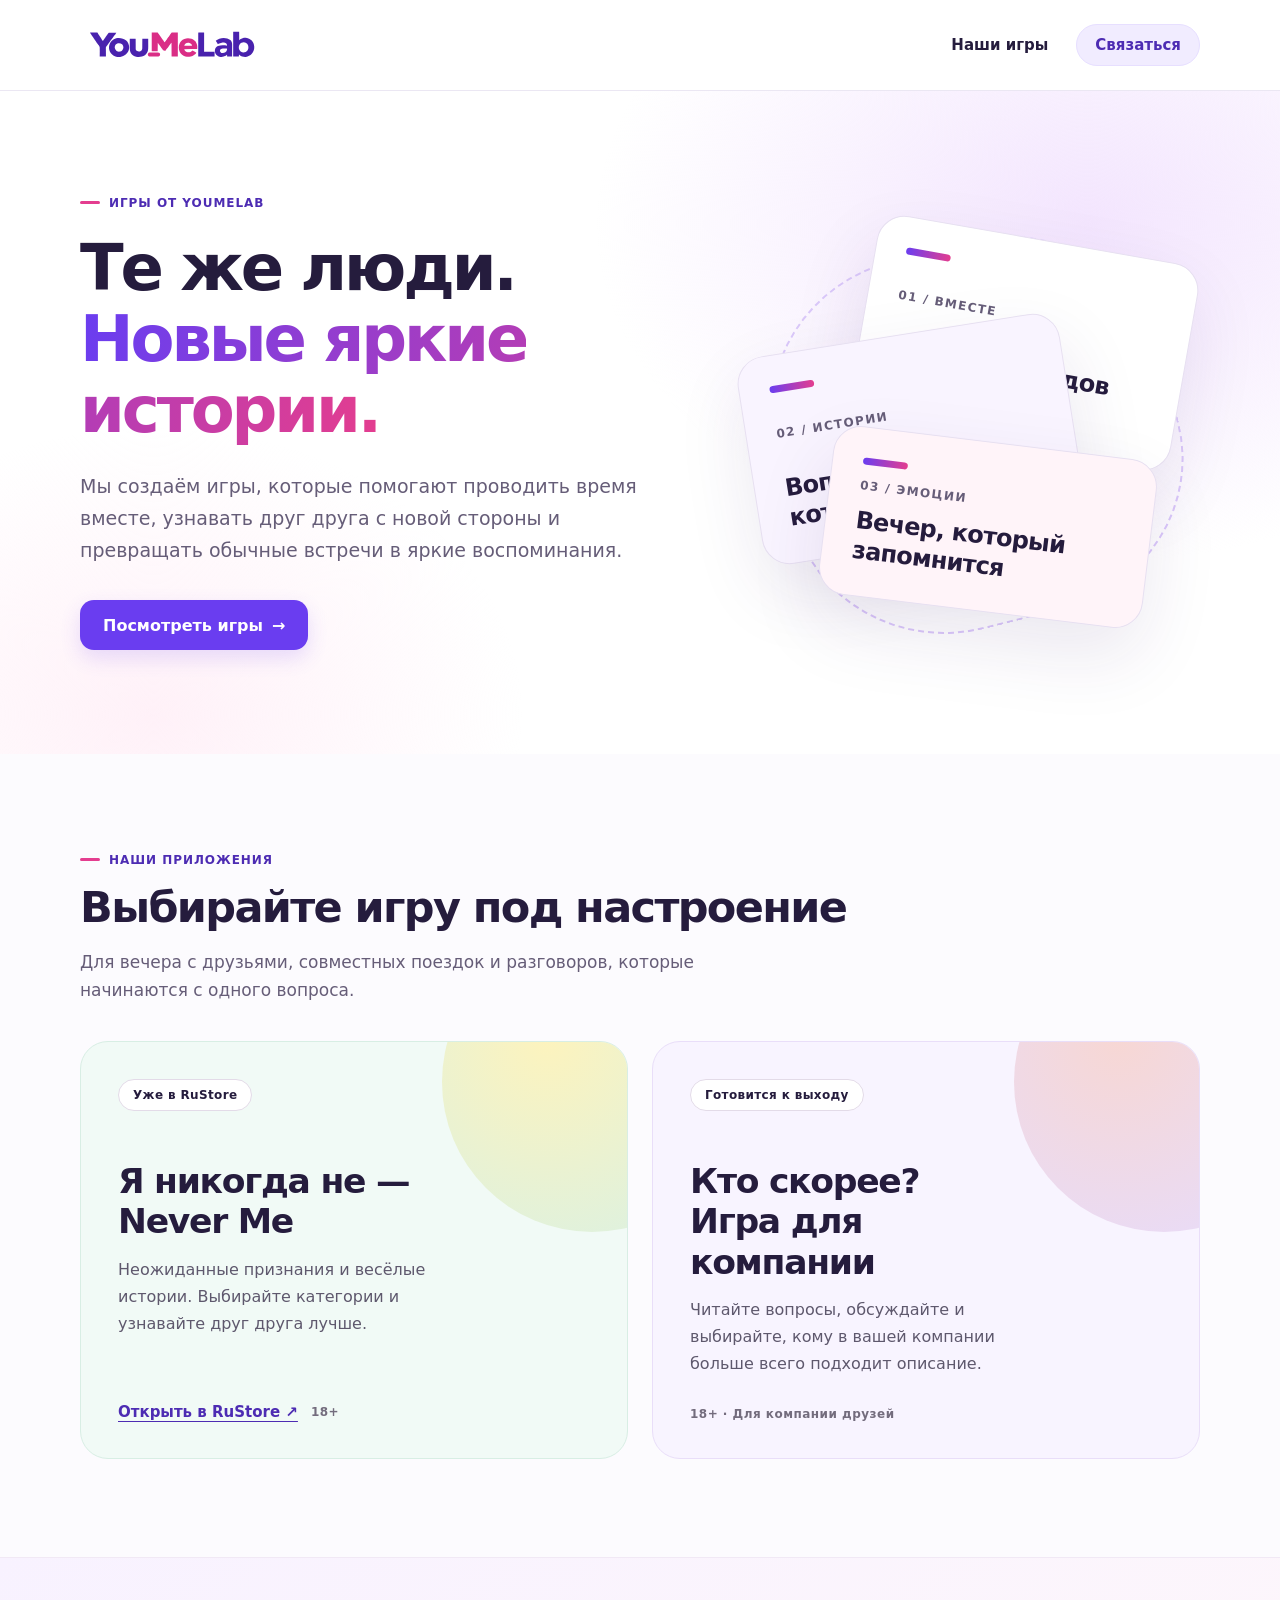
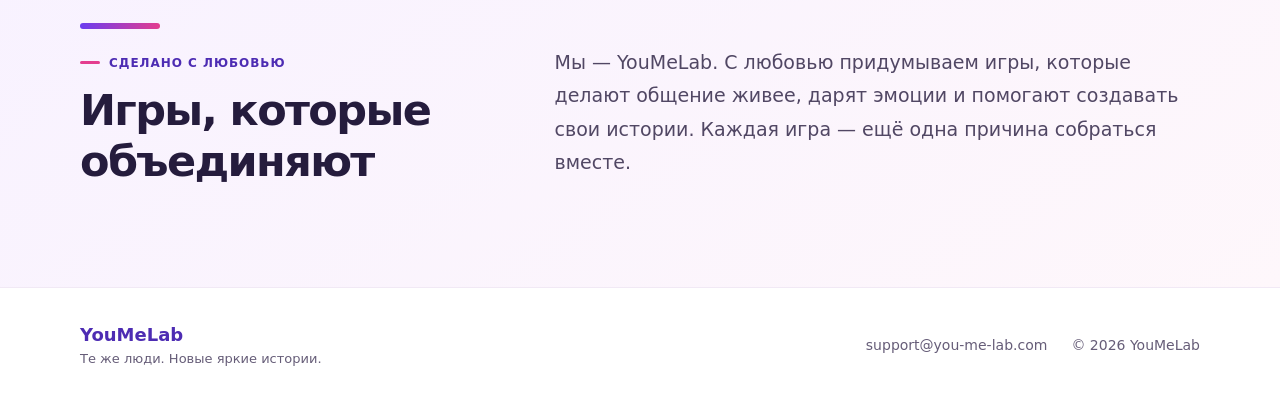
==== index.html @ eddc5dd0 "site(draft): add static YouMeLab landing v0.1 and approved brand assets" ====
<!doctype html>
<html lang="ru">
<head>
  <meta charset="utf-8">
  <meta name="viewport" content="width=device-width, initial-scale=1">
  <meta name="theme-color" content="#6A3DF0">
  <meta name="description" content="YouMeLab — игры, которые помогают узнавать друг друга, смеяться и создавать новые истории вместе.">
  <meta name="robots" content="noindex, nofollow"><!-- УДАЛИТЬ ПОСЛЕ УТВЕРЖДЕНИЯ ПОЛИТИКИ И ЗАПУСКА -->
  <link rel="icon" type="image/svg+xml" href="assets/favicon.svg">
  <title>YouMeLab — Те же люди. Новые яркие истории.</title>
  <style>
    :root { --purple:#6A3DF0; --purple-dark:#4D2CB3; --magenta:#E43D8F; --lilac:#EBDFFF; --ink:#251C3D; --muted:#665D78; --line:#EBE7F3; --bg:#FCFBFE; }
    *{box-sizing:border-box}
    html{scroll-behavior:smooth}
    body{margin:0;color:var(--ink);background:var(--bg);font-family:Rubik,system-ui,-apple-system,"Segoe UI",Arial,sans-serif;-webkit-font-smoothing:antialiased}
    a{color:inherit;text-decoration:none}
    a:focus-visible{outline:3px solid var(--purple);outline-offset:5px;border-radius:8px}
    .wrap{width:min(1120px,calc(100% - 48px));margin-inline:auto}
    header{background:rgba(255,255,255,.9);border-bottom:1px solid var(--line)}
    .nav{min-height:90px;display:flex;align-items:center;justify-content:space-between;gap:24px}
    .brand{display:inline-flex;align-items:center;flex-shrink:0}
    .brand img{width:185px;max-height:68px;object-fit:contain;display:block}
    .nav-links{display:flex;align-items:center;gap:28px;font-size:15px;font-weight:650}
    .nav-links a:hover,.footer-links a:hover{color:var(--purple)}
    .contact-nav{background:#F1ECFF;border:1px solid #E7DFFF;border-radius:999px;padding:11px 18px;color:var(--purple-dark)}
    .hero{position:relative;overflow:hidden;padding:98px 0 104px;background:radial-gradient(ellipse 60% 80% at 85% 20%,#F3E5FE 0%,transparent 64%),radial-gradient(ellipse 40% 60% at 12% 94%,#FFF1F8 0%,transparent 72%),#fff}
    .hero-grid{display:grid;grid-template-columns:1.15fr .85fr;align-items:center;gap:56px}
    .eyebrow{display:inline-flex;align-items:center;gap:9px;letter-spacing:.08em;text-transform:uppercase;color:var(--purple-dark);font-size:12px;font-weight:800}
    .eyebrow::before{content:"";width:20px;height:3px;background:var(--magenta);border-radius:3px}
    h1{font-size:clamp(39px,5vw,66px);font-weight:850;letter-spacing:-.048em;line-height:1.11;margin:23px 0 24px;max-width:680px}
    .accent{background:linear-gradient(100deg,var(--purple),var(--magenta));color:transparent;-webkit-background-clip:text;background-clip:text}
    .lead{max-width:585px;font-size:19px;line-height:1.7;color:var(--muted);margin:0 0 34px}
    .btn{display:inline-flex;justify-content:center;align-items:center;min-height:50px;gap:9px;border-radius:14px;padding:14px 23px;background:var(--purple);color:white;font-weight:750;box-shadow:0 8px 20px #6A3DF029;transition:transform .15s,background .15s}
    .btn:hover{transform:translateY(-2px);background:var(--purple-dark)}
    .hero-art{position:relative;min-height:420px}
    .orbit{position:absolute;inset:35px 24px 5px 30px;border:2px dashed #DBC9FA;border-radius:40%;transform:rotate(-14deg)}
    .tile{position:absolute;width:72%;height:210px;background:#fff;border:1px solid #E7E0F1;box-shadow:0 30px 72px #3622701A;border-radius:28px;padding:30px;display:flex;flex-direction:column;justify-content:space-between}
    .tile::before{content:"";width:45px;height:7px;border-radius:99px;background:linear-gradient(90deg,var(--purple),var(--magenta))}
    .tile p{font-size:24px;font-weight:800;letter-spacing:-.03em;line-height:1.25;margin:0}
    .tile span{font-size:12px;text-transform:uppercase;letter-spacing:.12em;color:var(--muted);font-weight:750}
    .tile.one{right:3%;top:28px;transform:rotate(10deg)}
    .tile.two{left:0;top:124px;transform:rotate(-9deg);background:#F9F4FF}
    .tile.three{right:11%;top:232px;transform:rotate(7deg);background:#FFF4F9;height:170px}
    section{scroll-margin-top:60px}
    .products{padding:92px 0 98px}
    h2{font-size:clamp(30px,3.4vw,43px);letter-spacing:-.038em;line-height:1.2;margin:15px 0 14px}
    .section-intro{font-size:17px;color:var(--muted);line-height:1.7;max-width:650px;margin:0 0 36px}
    .cards{display:grid;grid-template-columns:1fr 1fr;gap:24px}
    .game{position:relative;overflow:hidden;border-radius:28px;border:1px solid var(--line);min-height:355px;padding:37px;display:flex;flex-direction:column;background:#fff}
    .game::after{position:absolute;pointer-events:none;content:"";width:300px;height:300px;top:-110px;right:-115px;border-radius:50%;opacity:.85}
    .game.never{background:#F1FAF6;border-color:#D8EEE4}
    .game.never::after{background:radial-gradient(circle at 35% 35%,#FFF2B3,#D2EFE4)}
    .game.who{background:#F8F4FF;border-color:#E9DEF9}
    .game.who::after{background:radial-gradient(circle at 35% 35%,#F7D2CC,#E2D8FF)}
    .game .state{z-index:1;align-self:flex-start;font-size:12px;font-weight:800;letter-spacing:.03em;border-radius:999px;padding:8px 14px;background:#fff;border:1px solid #E3DBE8}
    .game h3{z-index:1;font-size:clamp(25px,2.7vw,35px);line-height:1.16;letter-spacing:-.037em;margin:50px 0 14px;max-width:310px}
    .game p{z-index:1;color:#5E586D;font-size:16px;line-height:1.7;margin:0 0 18px;max-width:370px}
    .game .foot{z-index:1;display:flex;gap:13px;align-items:center;flex-wrap:wrap;margin-top:auto;padding-top:12px}
    .mini-tag{font-size:12px;letter-spacing:.04em;color:#736C7D;font-weight:800}
    .sub-link{font-size:15px;font-weight:800;color:var(--purple-dark);text-decoration:underline;text-underline-offset:4px}
    .about{padding:65px 0 85px;background:linear-gradient(145deg,#F8F2FF,#FEF7FB);border-block:1px solid #F1E9F5}
    .about .about-grid{display:grid;grid-template-columns:.65fr 1fr;gap:55px;align-items:center}
    .brand-line{width:80px;height:6px;background:linear-gradient(90deg,var(--purple),var(--magenta));border-radius:100px;margin-bottom:20px}
    .about-copy{font-size:19px;line-height:1.75;color:#514764;margin:0}
    footer{background:#fff;padding:36px 0 47px}
    .footer-grid{display:flex;justify-content:space-between;align-items:center;gap:20px;flex-wrap:wrap}
    .footer-brand{font-weight:850;font-size:18px;color:var(--purple-dark)}
    .footer-brand small{display:block;color:var(--muted);font-weight:500;font-size:13px;margin-top:6px}
    .footer-links{display:flex;align-items:center;gap:24px;font-size:14px;color:var(--muted)}
    @media(max-width:850px){.hero-grid{grid-template-columns:1fr}.hero-art{max-width:480px;width:100%;margin:auto;min-height:320px}.tile{height:170px;padding:21px}.tile p{font-size:21px}.tile.two{top:100px}.tile.three{top:183px;height:130px}.orbit{inset:10px}.about .about-grid{grid-template-columns:1fr;gap:12px}}
    @media(max-width:620px){.wrap{width:min(100% - 32px,1120px)}.nav{min-height:75px}.brand img{width:150px;max-height:58px}.nav-links{gap:13px}.nav-links a{font-size:13px}.contact-nav{padding:9px 12px}.hero{padding:65px 0 58px}.hero-art{min-height:270px;max-width:370px}.tile{width:71%;height:145px;padding:20px;border-radius:20px}.tile p{font-size:17px}.tile.one{top:10px}.tile.two{top:74px}.tile.three{top:155px;height:104px}.tile span{font-size:9px}.hero .lead{font-size:17px}.products{padding:65px 0}.cards{grid-template-columns:1fr}.game{min-height:300px;padding:28px}.game h3{margin-top:42px}.about{padding:50px 0 62px}.about-copy{font-size:17px}.footer-links{flex-wrap:wrap}}
    @media(prefers-reduced-motion:reduce){html{scroll-behavior:auto}.btn{transition:none}}
  </style>
</head>
<body>
  <header>
    <div class="wrap nav">
      <a class="brand" href="#top" aria-label="YouMeLab — на главную"><img src="assets/YouMeLab_logo_on_light.svg" alt="YouMeLab" width="185" height="62"></a>
      <nav class="nav-links" aria-label="Основная навигация"><a href="#games">Наши игры</a><a class="contact-nav" href="mailto:support@you-me-lab.com">Связаться</a></nav>
    </div>
  </header>
  <main id="top">
    <section class="hero" aria-labelledby="hero-title">
      <div class="wrap hero-grid">
        <div>
          <div class="eyebrow">Игры от YouMeLab</div>
          <h1 id="hero-title">Те же люди.<br><span class="accent">Новые яркие истории.</span></h1>
          <p class="lead">Мы создаём игры, которые помогают проводить время вместе, узнавать друг друга с новой стороны и превращать обычные встречи в яркие воспоминания.</p>
          <a class="btn" href="#games">Посмотреть игры <span aria-hidden="true">→</span></a>
        </div>
        <div class="hero-art" aria-hidden="true">
          <div class="orbit"></div>
          <div class="tile one"><span>01 / вместе</span><p>Больше поводов<br>улыбаться</p></div>
          <div class="tile two"><span>02 / истории</span><p>Вопросы,<br>которые сближают</p></div>
          <div class="tile three"><span>03 / эмоции</span><p>Вечер, который<br>запомнится</p></div>
        </div>
      </div>
    </section>
    <section class="products" id="games" aria-labelledby="games-title">
      <div class="wrap">
        <div class="eyebrow">Наши приложения</div>
        <h2 id="games-title">Выбирайте игру под настроение</h2>
        <p class="section-intro">Для вечера с друзьями, совместных поездок и разговоров, которые начинаются с одного вопроса.</p>
        <div class="cards">
          <article class="game never">
            <span class="state">Уже в RuStore</span>
            <h3>Я никогда не — Never Me</h3>
            <p>Неожиданные признания и весёлые истории. Выбирайте категории и узнавайте друг друга лучше.</p>
            <div class="foot"><a class="sub-link" href="https://www.rustore.ru/catalog/app/com.youmelab.neverme" target="_blank" rel="noopener noreferrer">Открыть в RuStore ↗</a><span class="mini-tag">18+</span></div>
          </article>
          <article class="game who">
            <span class="state">Готовится к выходу</span>
            <h3>Кто скорее? Игра для компании</h3>
            <p>Читайте вопросы, обсуждайте и выбирайте, кому в вашей компании больше всего подходит описание.</p>
            <div class="foot"><span class="mini-tag">18+ · Для компании друзей</span></div>
          </article>
        </div>
      </div>
    </section>
    <section class="about" id="about" aria-labelledby="about-title">
      <div class="wrap about-grid">
        <div><div class="brand-line"></div><div class="eyebrow">Сделано с любовью</div><h2 id="about-title">Игры, которые объединяют</h2></div>
        <p class="about-copy">Мы — YouMeLab. С любовью придумываем игры, которые делают общение живее, дарят эмоции и помогают создавать свои истории. Каждая игра — ещё одна причина собраться вместе.</p>
      </div>
    </section>
  </main>
  <footer>
    <div class="wrap footer-grid">
      <div class="footer-brand">YouMeLab<small>Те же люди. Новые яркие истории.</small></div>
      <div class="footer-links"><a href="mailto:support@you-me-lab.com">support@you-me-lab.com</a><span>© 2026 YouMeLab</span></div>
    </div>
  </footer>
</body>
</html>
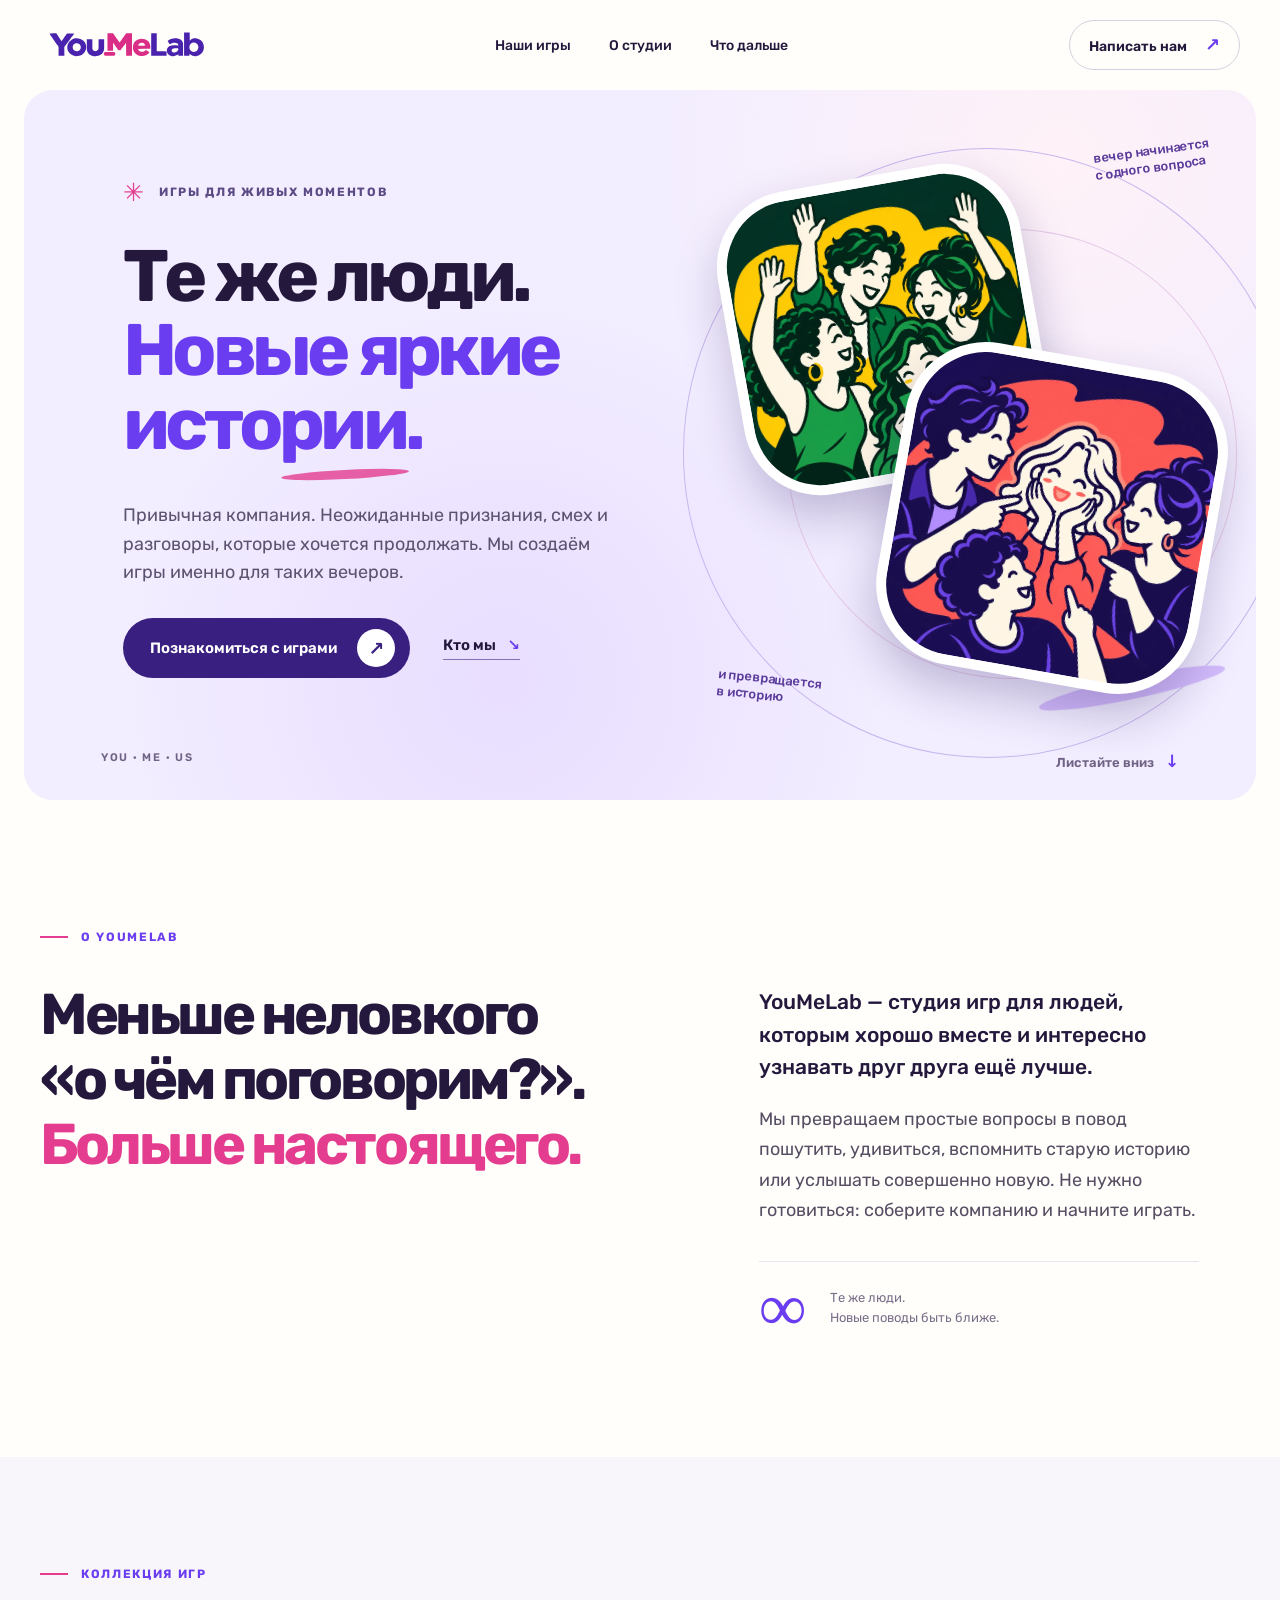
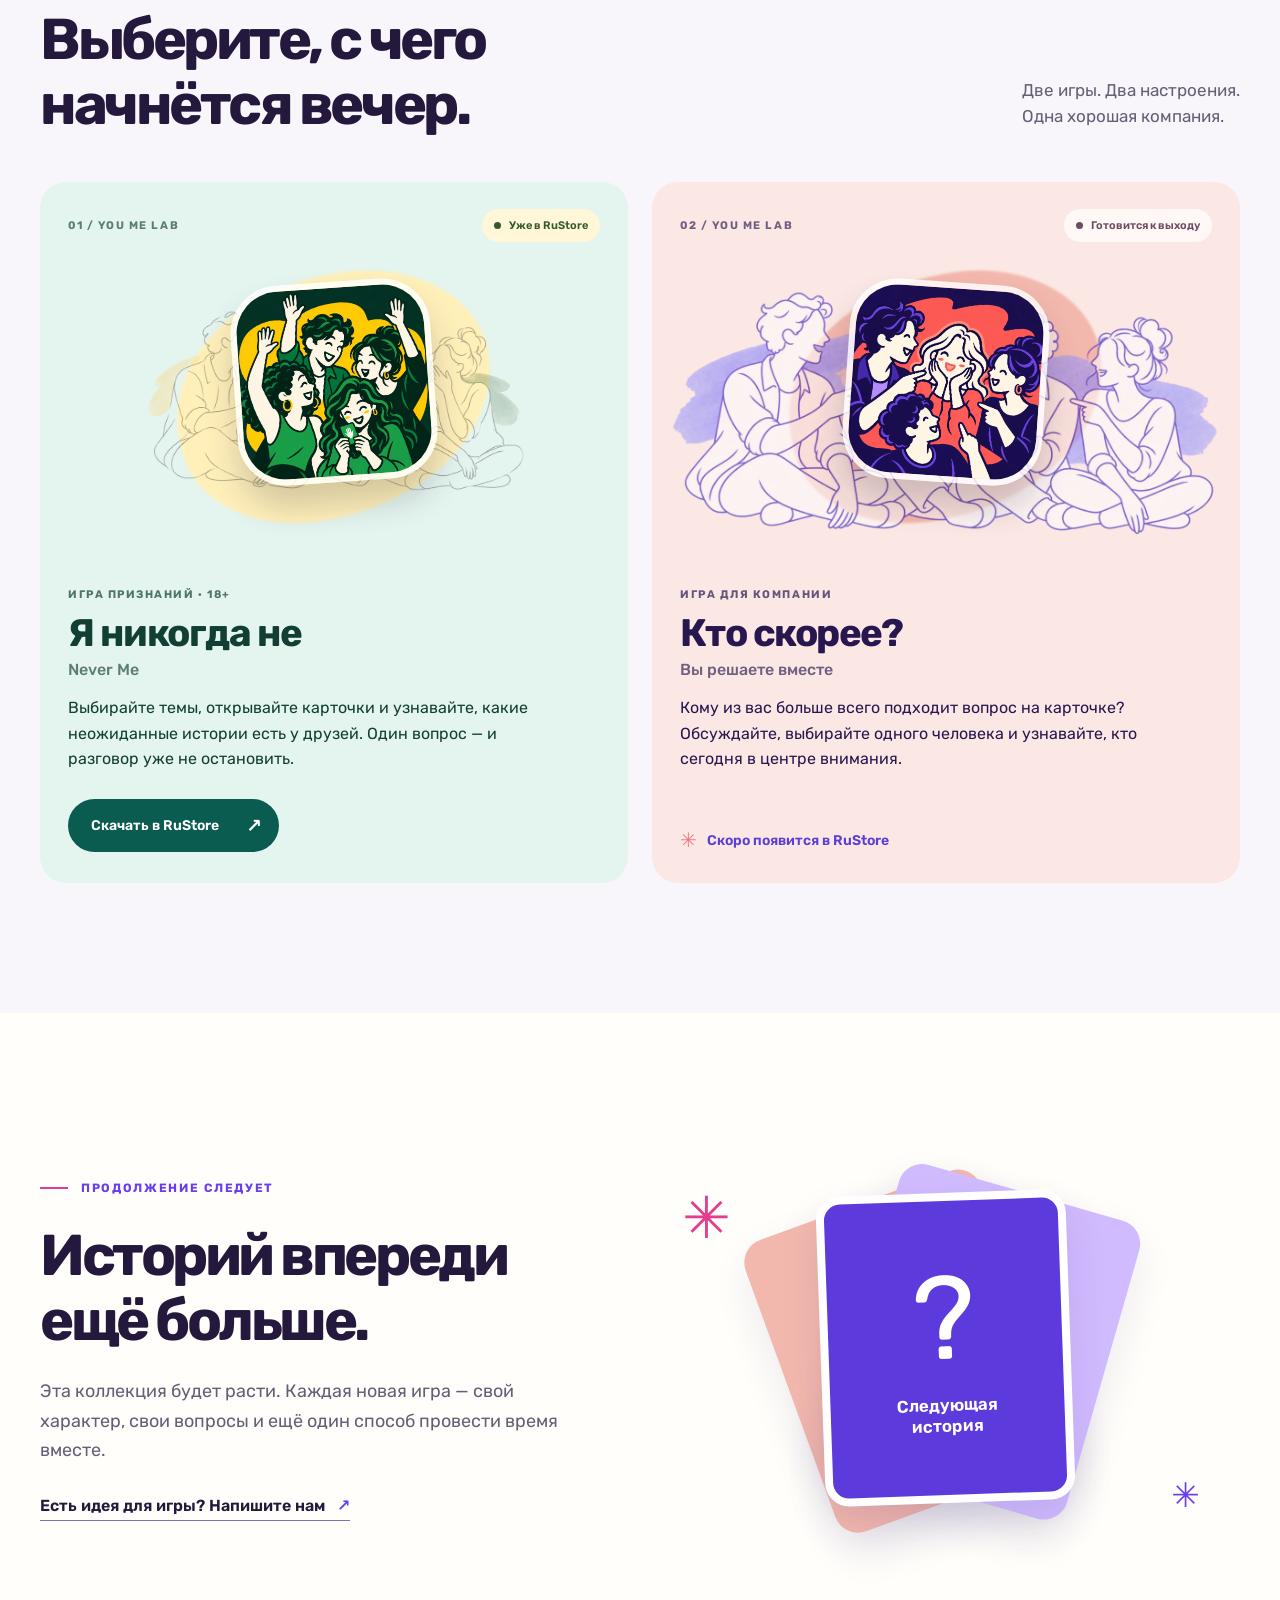
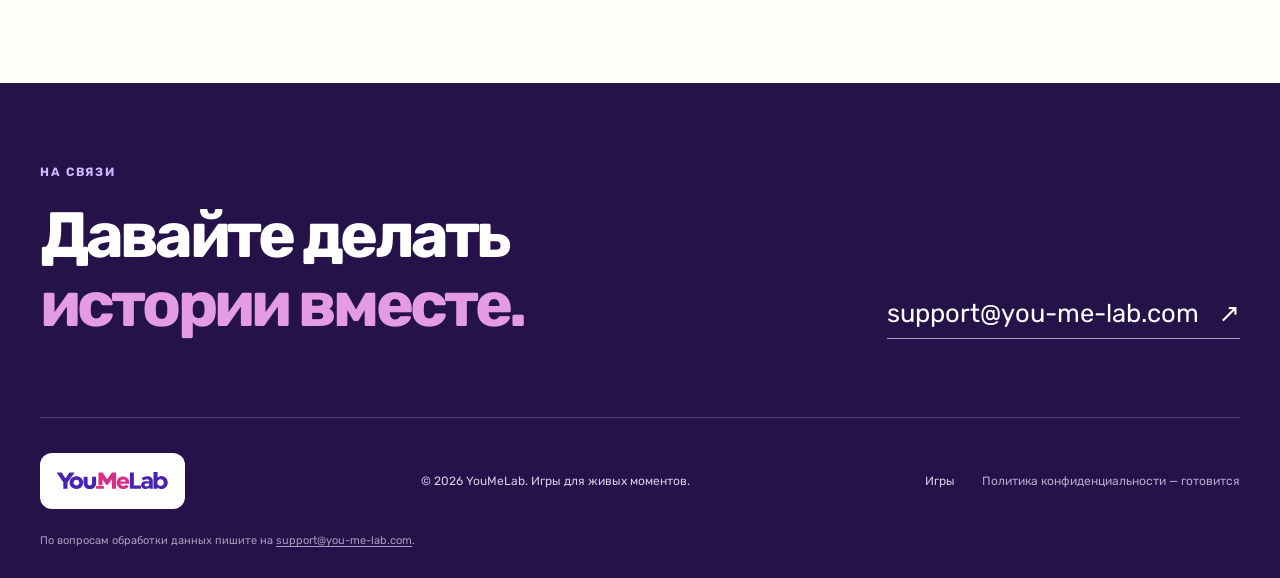
==== commit 5afd1625: "site: publish approved YouMeLab v1.1 with original assets" ====
--- a/index.html
+++ b/index.html
@@ -3,132 +3,139 @@
 <head>
   <meta charset="utf-8">
   <meta name="viewport" content="width=device-width, initial-scale=1">
-  <meta name="theme-color" content="#6A3DF0">
-  <meta name="description" content="YouMeLab — игры, которые помогают узнавать друг друга, смеяться и создавать новые истории вместе.">
-  <meta name="robots" content="noindex, nofollow"><!-- УДАЛИТЬ ПОСЛЕ УТВЕРЖДЕНИЯ ПОЛИТИКИ И ЗАПУСКА -->
-  <link rel="icon" type="image/svg+xml" href="assets/favicon.svg">
+  <meta name="theme-color" content="#F9F7FF">
+  <meta name="description" content="YouMeLab создаёт игры, которые помогают друзьям и близким смеяться, разговаривать и узнавать друг друга по-новому. Never Me уже в RuStore.">
+  <meta property="og:type" content="website">
+  <meta property="og:locale" content="ru_RU">
+  <meta property="og:title" content="YouMeLab — Те же люди. Новые яркие истории.">
+  <meta property="og:description" content="Игры для живых моментов вместе. Знакомьтесь с Never Me и «Кто скорее?».">
+  <meta property="og:url" content="https://you-me-lab.com/">
+  <meta property="og:image" content="https://you-me-lab.com/assets/og-cover.png">
+  <meta name="twitter:card" content="summary_large_image">
   <title>YouMeLab — Те же люди. Новые яркие истории.</title>
-  <style>
-    :root { --purple:#6A3DF0; --purple-dark:#4D2CB3; --magenta:#E43D8F; --lilac:#EBDFFF; --ink:#251C3D; --muted:#665D78; --line:#EBE7F3; --bg:#FCFBFE; }
-    *{box-sizing:border-box}
-    html{scroll-behavior:smooth}
-    body{margin:0;color:var(--ink);background:var(--bg);font-family:Rubik,system-ui,-apple-system,"Segoe UI",Arial,sans-serif;-webkit-font-smoothing:antialiased}
-    a{color:inherit;text-decoration:none}
-    a:focus-visible{outline:3px solid var(--purple);outline-offset:5px;border-radius:8px}
-    .wrap{width:min(1120px,calc(100% - 48px));margin-inline:auto}
-    header{background:rgba(255,255,255,.9);border-bottom:1px solid var(--line)}
-    .nav{min-height:90px;display:flex;align-items:center;justify-content:space-between;gap:24px}
-    .brand{display:inline-flex;align-items:center;flex-shrink:0}
-    .brand img{width:185px;max-height:68px;object-fit:contain;display:block}
-    .nav-links{display:flex;align-items:center;gap:28px;font-size:15px;font-weight:650}
-    .nav-links a:hover,.footer-links a:hover{color:var(--purple)}
-    .contact-nav{background:#F1ECFF;border:1px solid #E7DFFF;border-radius:999px;padding:11px 18px;color:var(--purple-dark)}
-    .hero{position:relative;overflow:hidden;padding:98px 0 104px;background:radial-gradient(ellipse 60% 80% at 85% 20%,#F3E5FE 0%,transparent 64%),radial-gradient(ellipse 40% 60% at 12% 94%,#FFF1F8 0%,transparent 72%),#fff}
-    .hero-grid{display:grid;grid-template-columns:1.15fr .85fr;align-items:center;gap:56px}
-    .eyebrow{display:inline-flex;align-items:center;gap:9px;letter-spacing:.08em;text-transform:uppercase;color:var(--purple-dark);font-size:12px;font-weight:800}
-    .eyebrow::before{content:"";width:20px;height:3px;background:var(--magenta);border-radius:3px}
-    h1{font-size:clamp(39px,5vw,66px);font-weight:850;letter-spacing:-.048em;line-height:1.11;margin:23px 0 24px;max-width:680px}
-    .accent{background:linear-gradient(100deg,var(--purple),var(--magenta));color:transparent;-webkit-background-clip:text;background-clip:text}
-    .lead{max-width:585px;font-size:19px;line-height:1.7;color:var(--muted);margin:0 0 34px}
-    .btn{display:inline-flex;justify-content:center;align-items:center;min-height:50px;gap:9px;border-radius:14px;padding:14px 23px;background:var(--purple);color:white;font-weight:750;box-shadow:0 8px 20px #6A3DF029;transition:transform .15s,background .15s}
-    .btn:hover{transform:translateY(-2px);background:var(--purple-dark)}
-    .hero-art{position:relative;min-height:420px}
-    .orbit{position:absolute;inset:35px 24px 5px 30px;border:2px dashed #DBC9FA;border-radius:40%;transform:rotate(-14deg)}
-    .tile{position:absolute;width:72%;height:210px;background:#fff;border:1px solid #E7E0F1;box-shadow:0 30px 72px #3622701A;border-radius:28px;padding:30px;display:flex;flex-direction:column;justify-content:space-between}
-    .tile::before{content:"";width:45px;height:7px;border-radius:99px;background:linear-gradient(90deg,var(--purple),var(--magenta))}
-    .tile p{font-size:24px;font-weight:800;letter-spacing:-.03em;line-height:1.25;margin:0}
-    .tile span{font-size:12px;text-transform:uppercase;letter-spacing:.12em;color:var(--muted);font-weight:750}
-    .tile.one{right:3%;top:28px;transform:rotate(10deg)}
-    .tile.two{left:0;top:124px;transform:rotate(-9deg);background:#F9F4FF}
-    .tile.three{right:11%;top:232px;transform:rotate(7deg);background:#FFF4F9;height:170px}
-    section{scroll-margin-top:60px}
-    .products{padding:92px 0 98px}
-    h2{font-size:clamp(30px,3.4vw,43px);letter-spacing:-.038em;line-height:1.2;margin:15px 0 14px}
-    .section-intro{font-size:17px;color:var(--muted);line-height:1.7;max-width:650px;margin:0 0 36px}
-    .cards{display:grid;grid-template-columns:1fr 1fr;gap:24px}
-    .game{position:relative;overflow:hidden;border-radius:28px;border:1px solid var(--line);min-height:355px;padding:37px;display:flex;flex-direction:column;background:#fff}
-    .game::after{position:absolute;pointer-events:none;content:"";width:300px;height:300px;top:-110px;right:-115px;border-radius:50%;opacity:.85}
-    .game.never{background:#F1FAF6;border-color:#D8EEE4}
-    .game.never::after{background:radial-gradient(circle at 35% 35%,#FFF2B3,#D2EFE4)}
-    .game.who{background:#F8F4FF;border-color:#E9DEF9}
-    .game.who::after{background:radial-gradient(circle at 35% 35%,#F7D2CC,#E2D8FF)}
-    .game .state{z-index:1;align-self:flex-start;font-size:12px;font-weight:800;letter-spacing:.03em;border-radius:999px;padding:8px 14px;background:#fff;border:1px solid #E3DBE8}
-    .game h3{z-index:1;font-size:clamp(25px,2.7vw,35px);line-height:1.16;letter-spacing:-.037em;margin:50px 0 14px;max-width:310px}
-    .game p{z-index:1;color:#5E586D;font-size:16px;line-height:1.7;margin:0 0 18px;max-width:370px}
-    .game .foot{z-index:1;display:flex;gap:13px;align-items:center;flex-wrap:wrap;margin-top:auto;padding-top:12px}
-    .mini-tag{font-size:12px;letter-spacing:.04em;color:#736C7D;font-weight:800}
-    .sub-link{font-size:15px;font-weight:800;color:var(--purple-dark);text-decoration:underline;text-underline-offset:4px}
-    .about{padding:65px 0 85px;background:linear-gradient(145deg,#F8F2FF,#FEF7FB);border-block:1px solid #F1E9F5}
-    .about .about-grid{display:grid;grid-template-columns:.65fr 1fr;gap:55px;align-items:center}
-    .brand-line{width:80px;height:6px;background:linear-gradient(90deg,var(--purple),var(--magenta));border-radius:100px;margin-bottom:20px}
-    .about-copy{font-size:19px;line-height:1.75;color:#514764;margin:0}
-    footer{background:#fff;padding:36px 0 47px}
-    .footer-grid{display:flex;justify-content:space-between;align-items:center;gap:20px;flex-wrap:wrap}
-    .footer-brand{font-weight:850;font-size:18px;color:var(--purple-dark)}
-    .footer-brand small{display:block;color:var(--muted);font-weight:500;font-size:13px;margin-top:6px}
-    .footer-links{display:flex;align-items:center;gap:24px;font-size:14px;color:var(--muted)}
-    @media(max-width:850px){.hero-grid{grid-template-columns:1fr}.hero-art{max-width:480px;width:100%;margin:auto;min-height:320px}.tile{height:170px;padding:21px}.tile p{font-size:21px}.tile.two{top:100px}.tile.three{top:183px;height:130px}.orbit{inset:10px}.about .about-grid{grid-template-columns:1fr;gap:12px}}
-    @media(max-width:620px){.wrap{width:min(100% - 32px,1120px)}.nav{min-height:75px}.brand img{width:150px;max-height:58px}.nav-links{gap:13px}.nav-links a{font-size:13px}.contact-nav{padding:9px 12px}.hero{padding:65px 0 58px}.hero-art{min-height:270px;max-width:370px}.tile{width:71%;height:145px;padding:20px;border-radius:20px}.tile p{font-size:17px}.tile.one{top:10px}.tile.two{top:74px}.tile.three{top:155px;height:104px}.tile span{font-size:9px}.hero .lead{font-size:17px}.products{padding:65px 0}.cards{grid-template-columns:1fr}.game{min-height:300px;padding:28px}.game h3{margin-top:42px}.about{padding:50px 0 62px}.about-copy{font-size:17px}.footer-links{flex-wrap:wrap}}
-    @media(prefers-reduced-motion:reduce){html{scroll-behavior:auto}.btn{transition:none}}
-  </style>
+  <link rel="icon" href="assets/favicon.svg" type="image/svg+xml">
+  <link rel="apple-touch-icon" href="assets/apple-touch-icon.png">
+  <link rel="stylesheet" href="styles.css">
+  <script src="script.js" defer></script>
 </head>
 <body>
-  <header>
-    <div class="wrap nav">
-      <a class="brand" href="#top" aria-label="YouMeLab — на главную"><img src="assets/YouMeLab_logo_on_light.svg" alt="YouMeLab" width="185" height="62"></a>
-      <nav class="nav-links" aria-label="Основная навигация"><a href="#games">Наши игры</a><a class="contact-nav" href="mailto:support@you-me-lab.com">Связаться</a></nav>
+  <a class="skip-link" href="#main">Перейти к содержанию</a>
+  <header class="site-header" id="top">
+    <div class="header-inner container">
+      <a class="brand" href="#top" aria-label="YouMeLab — наверх"><img src="assets/logo.svg" width="174" height="58" alt="YouMeLab"></a>
+      <nav class="desktop-nav" aria-label="Основная навигация"><a href="#games">Наши игры</a><a href="#about">О студии</a><a href="#future">Что дальше</a></nav>
+      <a class="header-contact" href="mailto:support@you-me-lab.com">Написать нам <span aria-hidden="true">↗</span></a>
+      <button class="menu-button" type="button" aria-label="Открыть меню" aria-controls="mobile-menu" aria-expanded="false"><span></span><span></span></button>
     </div>
+    <nav class="mobile-menu" id="mobile-menu" aria-label="Мобильная навигация" hidden>
+      <a href="#games">Наши игры</a><a href="#about">О студии</a><a href="#future">Что дальше</a><a href="mailto:support@you-me-lab.com">Написать нам ↗</a>
+    </nav>
   </header>
-  <main id="top">
-    <section class="hero" aria-labelledby="hero-title">
-      <div class="wrap hero-grid">
-        <div>
-          <div class="eyebrow">Игры от YouMeLab</div>
-          <h1 id="hero-title">Те же люди.<br><span class="accent">Новые яркие истории.</span></h1>
-          <p class="lead">Мы создаём игры, которые помогают проводить время вместе, узнавать друг друга с новой стороны и превращать обычные встречи в яркие воспоминания.</p>
-          <a class="btn" href="#games">Посмотреть игры <span aria-hidden="true">→</span></a>
+
+  <main id="main">
+    <section class="hero-shell" aria-labelledby="hero-title">
+      <div class="hero">
+        <div class="hero-copy">
+          <p class="eyebrow"><span class="eyebrow-mark" aria-hidden="true">✳</span> Игры для живых моментов</p>
+          <h1 id="hero-title">Те же люди.<br><span class="headline-accent">Новые яркие<br class="desktop-break"> истории.</span></h1>
+          <p class="hero-lead">Привычная компания. Неожиданные признания, смех и разговоры, которые хочется продолжать. Мы создаём игры именно для таких вечеров.</p>
+          <div class="hero-actions">
+            <a class="button button-primary" href="#games">Познакомиться с играми <span class="button-arrow" aria-hidden="true">↗</span></a>
+            <a class="text-link" href="#about">Кто мы <span aria-hidden="true">↘</span></a>
+          </div>
         </div>
-        <div class="hero-art" aria-hidden="true">
-          <div class="orbit"></div>
-          <div class="tile one"><span>01 / вместе</span><p>Больше поводов<br>улыбаться</p></div>
-          <div class="tile two"><span>02 / истории</span><p>Вопросы,<br>которые сближают</p></div>
-          <div class="tile three"><span>03 / эмоции</span><p>Вечер, который<br>запомнится</p></div>
+        <div class="hero-art" aria-label="Иллюстративные иконки двух игр YouMeLab">
+          <div class="hero-orbit hero-orbit-one" aria-hidden="true"></div><div class="hero-orbit hero-orbit-two" aria-hidden="true"></div>
+          <div class="hero-stroke hero-stroke-top" aria-hidden="true"></div>
+          <figure class="floating-game floating-never"><img src="assets/never-me-icon.webp" width="1254" height="1254" alt="Иконка Never Me: друзья поднимают руки, пока одна девушка читает карточку" fetchpriority="high"></figure>
+          <figure class="floating-game floating-kto"><img src="assets/kto-skoree-icon.webp" width="1254" height="1254" alt="Иконка «Кто скорее?»: трое друзей указывают на девушку" fetchpriority="high"></figure>
+          <span class="hero-caption hero-caption-one" aria-hidden="true">вечер начинается<br>с одного вопроса</span>
+          <span class="hero-caption hero-caption-two" aria-hidden="true">и превращается<br>в историю</span>
+          <div class="hero-stroke hero-stroke-bottom" aria-hidden="true"></div>
+        </div>
+        <div class="hero-bottom"><span>YOU · ME · US</span><a href="#games">Листайте вниз <span aria-hidden="true">↓</span></a></div>
+      </div>
+    </section>
+
+    <section class="about-section container section-space" id="about" aria-labelledby="about-title">
+      <div class="section-kicker"><span class="kicker-line"></span> О YouMeLab</div>
+      <div class="about-grid">
+        <h2 id="about-title">Меньше неловкого<br>«о чём поговорим?».<br><em>Больше настоящего.</em></h2>
+        <div class="about-copy">
+          <p>YouMeLab — студия игр для людей, которым хорошо вместе и интересно узнавать друг друга ещё лучше.</p>
+          <p>Мы превращаем простые вопросы в повод пошутить, удивиться, вспомнить старую историю или услышать совершенно новую. Не нужно готовиться: соберите компанию и начните играть.</p>
+          <div class="about-signature"><span class="signature-loop" aria-hidden="true">∞</span><span>Те же люди.<br>Новые поводы быть ближе.</span></div>
         </div>
       </div>
     </section>
-    <section class="products" id="games" aria-labelledby="games-title">
-      <div class="wrap">
-        <div class="eyebrow">Наши приложения</div>
-        <h2 id="games-title">Выбирайте игру под настроение</h2>
-        <p class="section-intro">Для вечера с друзьями, совместных поездок и разговоров, которые начинаются с одного вопроса.</p>
-        <div class="cards">
-          <article class="game never">
-            <span class="state">Уже в RuStore</span>
-            <h3>Я никогда не — Never Me</h3>
-            <p>Неожиданные признания и весёлые истории. Выбирайте категории и узнавайте друг друга лучше.</p>
-            <div class="foot"><a class="sub-link" href="https://www.rustore.ru/catalog/app/com.youmelab.neverme" target="_blank" rel="noopener noreferrer">Открыть в RuStore ↗</a><span class="mini-tag">18+</span></div>
+
+    <section class="games-section" id="games" aria-labelledby="games-title">
+      <div class="container">
+        <div class="games-heading">
+          <div><div class="section-kicker"><span class="kicker-line"></span> Коллекция игр</div><h2 id="games-title">Выберите, с чего<br>начнётся вечер.</h2></div>
+          <p>Две игры. Два настроения.<br>Одна хорошая компания.</p>
+        </div>
+        <div class="game-grid">
+          <article class="game-card game-never" aria-labelledby="never-title">
+            <div class="card-topline"><span class="game-number">01 / YOU ME LAB</span><span class="status status-live"><span class="status-dot"></span> Уже в RuStore</span></div>
+            <div class="game-visual game-visual-never">
+              <div class="visual-wash" aria-hidden="true"></div>
+              <img class="game-illustration never-illustration" src="assets/never-me-hero.webp" width="1100" height="733" alt="" loading="lazy">
+              <img class="game-icon" src="assets/never-me-icon.webp" width="1254" height="1254" alt="Иконка игры Never Me" loading="lazy">
+            </div>
+            <div class="game-content">
+              <p class="game-overline">Игра признаний · 18+</p>
+              <h3 id="never-title">Я никогда не <span>Never Me</span></h3>
+              <p>Выбирайте темы, открывайте карточки и узнавайте, какие неожиданные истории есть у друзей. Один вопрос — и разговор уже не остановить.</p>
+              <a class="game-link" href="https://www.rustore.ru/catalog/app/com.youmelab.neverme" target="_blank" rel="noopener noreferrer" aria-label="Скачать «Я никогда не — Never Me» в RuStore, откроется в новой вкладке">Скачать в RuStore <span aria-hidden="true">↗</span></a>
+            </div>
           </article>
-          <article class="game who">
-            <span class="state">Готовится к выходу</span>
-            <h3>Кто скорее? Игра для компании</h3>
-            <p>Читайте вопросы, обсуждайте и выбирайте, кому в вашей компании больше всего подходит описание.</p>
-            <div class="foot"><span class="mini-tag">18+ · Для компании друзей</span></div>
+          <article class="game-card game-kto" aria-labelledby="kto-title">
+            <div class="card-topline"><span class="game-number">02 / YOU ME LAB</span><span class="status status-soon"><span class="status-dot"></span> Готовится к выходу</span></div>
+            <div class="game-visual game-visual-kto">
+              <div class="visual-wash" aria-hidden="true"></div>
+              <img class="game-illustration kto-illustration" src="assets/kto-skoree-hero.webp" width="1200" height="596" alt="" loading="lazy">
+              <img class="game-icon" src="assets/kto-skoree-icon.webp" width="1254" height="1254" alt="Иконка игры «Кто скорее?»" loading="lazy">
+            </div>
+            <div class="game-content">
+              <p class="game-overline">Игра для компании</p>
+              <h3 id="kto-title">Кто скорее? <span>Вы решаете вместе</span></h3>
+              <p>Кому из вас больше всего подходит вопрос на карточке? Обсуждайте, выбирайте одного человека и узнавайте, кто сегодня в центре внимания.</p>
+              <p class="coming-note"><span aria-hidden="true">✳</span> Скоро появится в RuStore</p>
+            </div>
           </article>
         </div>
       </div>
     </section>
-    <section class="about" id="about" aria-labelledby="about-title">
-      <div class="wrap about-grid">
-        <div><div class="brand-line"></div><div class="eyebrow">Сделано с любовью</div><h2 id="about-title">Игры, которые объединяют</h2></div>
-        <p class="about-copy">Мы — YouMeLab. С любовью придумываем игры, которые делают общение живее, дарят эмоции и помогают создавать свои истории. Каждая игра — ещё одна причина собраться вместе.</p>
+
+    <section class="future-section container section-space" id="future" aria-labelledby="future-title">
+      <div class="future-content">
+        <div class="section-kicker"><span class="kicker-line"></span> Продолжение следует</div>
+        <h2 id="future-title">Историй впереди<br>ещё больше.</h2>
+        <p>Эта коллекция будет расти. Каждая новая игра — свой характер, свои вопросы и ещё один способ провести время вместе.</p>
+        <a class="text-link future-link" href="mailto:support@you-me-lab.com?subject=YouMeLab%20%E2%80%94%20%D0%B8%D0%B4%D0%B5%D1%8F%20%D0%B4%D0%BB%D1%8F%20%D0%B8%D0%B3%D1%80%D1%8B">Есть идея для игры? Напишите нам <span aria-hidden="true">↗</span></a>
+      </div>
+      <div class="future-art" aria-hidden="true">
+        <div class="future-card future-card-back"></div><div class="future-card future-card-middle"></div>
+        <div class="future-card future-card-front"><span>?</span><small>Следующая<br>история</small></div>
+        <span class="future-spark future-spark-one">✳</span><span class="future-spark future-spark-two">✳</span>
       </div>
     </section>
   </main>
-  <footer>
-    <div class="wrap footer-grid">
-      <div class="footer-brand">YouMeLab<small>Те же люди. Новые яркие истории.</small></div>
-      <div class="footer-links"><a href="mailto:support@you-me-lab.com">support@you-me-lab.com</a><span>© 2026 YouMeLab</span></div>
+
+  <footer class="site-footer" id="contact">
+    <div class="container">
+      <div class="footer-top">
+        <div><p class="footer-eyebrow">На связи</p><h2>Давайте делать<br><span>истории вместе.</span></h2></div>
+        <a class="footer-mail" href="mailto:support@you-me-lab.com">support@you-me-lab.com <span aria-hidden="true">↗</span></a>
+      </div>
+      <div class="footer-bottom">
+        <a class="footer-brand" href="#top" aria-label="YouMeLab — наверх"><img src="assets/logo.svg" width="144" height="48" alt="YouMeLab"></a>
+        <p>© <span id="year">2026</span> YouMeLab. Игры для живых моментов.</p>
+        <div class="footer-links"><a href="#games">Игры</a><span class="privacy-pending">Политика конфиденциальности — готовится</span></div>
+      </div>
+      <p class="privacy-note">По вопросам обработки данных пишите на <a href="mailto:support@you-me-lab.com">support@you-me-lab.com</a>.</p>
     </div>
   </footer>
 </body>
-</html>+</html>
--- a/styles.css
+++ b/styles.css
@@ -0,0 +1,152 @@
+@font-face{font-family:Rubik;src:url("assets/fonts/Rubik-Regular.ttf") format("truetype");font-style:normal;font-weight:400;font-display:swap}
+@font-face{font-family:Rubik;src:url("assets/fonts/Rubik-Medium.ttf") format("truetype");font-style:normal;font-weight:500;font-display:swap}
+@font-face{font-family:Rubik;src:url("assets/fonts/Rubik-SemiBold.ttf") format("truetype");font-style:normal;font-weight:600;font-display:swap}
+@font-face{font-family:Rubik;src:url("assets/fonts/Rubik-Bold.ttf") format("truetype");font-style:normal;font-weight:700;font-display:swap}
+:root{--ink:#24183d;--muted:#675e76;--purple:#6a3df0;--magenta:#e43d8f;--lilac:#ebdfff;--paper:#fffefa;--border:#e9e4ee;font-family:Rubik,system-ui,-apple-system,"Segoe UI",Roboto,Arial,sans-serif;color:var(--ink);background:var(--paper);font-synthesis:none}
+*,*::before,*::after{box-sizing:border-box}
+html{scroll-behavior:smooth;scroll-padding-top:96px}
+body{margin:0;min-width:320px}
+button,input{font:inherit}img{display:block;max-width:100%}a{color:inherit;text-decoration:none}button{cursor:pointer}
+::selection{background:#e8d8ff;color:#2a1851}
+:focus-visible{outline:3px solid var(--magenta);outline-offset:4px}
+.container{width:min(1280px,calc(100% - 80px));margin-inline:auto}
+.skip-link{position:absolute;z-index:100;left:16px;top:-100px;background:#fff;padding:12px 18px;border-radius:12px}.skip-link:focus{top:16px}
+.site-header{height:90px;background:var(--paper);position:relative;z-index:20}
+.header-inner{height:100%;display:flex;align-items:center;gap:30px}.brand{display:block;flex:0 0 auto}.brand img{width:174px;height:auto}
+.desktop-nav{display:flex;align-items:center;gap:38px;margin-inline:auto;font-size:14px;font-weight:500}
+.desktop-nav a,.footer-links a{transition:color .2s}.desktop-nav a:hover,.footer-links a:hover{color:var(--magenta)}
+.header-contact{border:1px solid #d8cfdf;border-radius:100px;padding:13px 19px;font-size:14px;font-weight:600;white-space:nowrap;transition:background .2s,border-color .2s}
+.header-contact:hover{background:#f3edff;border-color:#b29bf4}.header-contact span{margin-left:15px;color:var(--purple);font-size:18px}
+.menu-button,.mobile-menu{display:none}
+
+.hero-shell{padding:0 24px}
+.hero{min-height:710px;border-radius:29px;overflow:hidden;position:relative;display:grid;grid-template-columns:minmax(0,1.06fr) minmax(0,.94fr);background:radial-gradient(circle at 84% 10%,#fff2f8 0,transparent 34%),radial-gradient(circle at 39% 83%,#e8ddff 0,transparent 40%),#f2edff}
+.hero-copy{z-index:2;padding:clamp(74px,7vw,118px) 0 104px max(48px,calc((100vw - 1280px)/2 - 24px));margin-left:clamp(38px,4vw,64px);max-width:770px}
+.eyebrow,.section-kicker,.game-overline,.footer-eyebrow{text-transform:uppercase;letter-spacing:.14em;font-size:12px;font-weight:700}
+.eyebrow{display:flex;align-items:center;gap:13px;color:#5c4b85;margin:0 0 34px}.eyebrow-mark{font-size:25px;color:var(--magenta);line-height:1}
+.hero h1{font-size:clamp(56px,5.7vw,89px);letter-spacing:-.065em;line-height:1.02;margin:0;font-weight:700;white-space:nowrap}
+.headline-accent{color:var(--purple);position:relative}
+.headline-accent::after{content:"";position:absolute;left:53%;bottom:-14px;width:43%;height:13px;border-radius:50%;background:var(--magenta);transform:rotate(-3deg);opacity:.8;clip-path:ellipse(50% 35% at 50% 50%)}
+.hero-lead{font-size:18px;line-height:1.6;max-width:510px;color:#5d5371;margin:39px 0 31px}
+.hero-actions{display:flex;align-items:center;gap:33px;flex-wrap:wrap}
+.button{display:inline-flex;align-items:center;justify-content:center;gap:20px;border-radius:100px;font-size:15px;font-weight:600;min-height:60px;padding:10px 15px 10px 27px;transition:transform .2s,box-shadow .2s}
+.button:hover{transform:translateY(-3px);box-shadow:0 14px 28px #4b299a29}.button-primary{background:#392080;color:#fff}
+.button-arrow{display:grid;place-items:center;width:38px;height:38px;border-radius:50%;background:#fff;color:#392080;font-size:19px}
+.text-link{font-size:15px;font-weight:600;border-bottom:1px solid #8271b4;padding-bottom:5px}.text-link span{margin-left:8px;color:var(--purple)}.text-link:hover{color:var(--purple)}
+.hero-art{position:relative;min-width:0;isolation:isolate}
+.hero-orbit{position:absolute;border:1px solid #c8b7ef;border-radius:50%;width:610px;height:610px;top:58px;left:1%;transform:rotate(-14deg)}
+.hero-orbit-two{width:450px;height:450px;top:139px;left:19%;border-color:#e6cae9}
+.hero-stroke{position:absolute;height:22px;border-radius:100%;filter:blur(.4px)}
+.hero-stroke-top{width:120px;background:#f3b8ad;top:100px;left:15%;transform:rotate(-19deg)}
+.hero-stroke-bottom{width:190px;background:#d2bbfb;bottom:101px;right:5%;transform:rotate(-12deg)}
+.floating-game{position:absolute;margin:0;box-shadow:0 22px 45px #2c1c6540;border:10px solid #fff;border-radius:25%;background:#fff;overflow:hidden}
+.floating-game img{width:100%;height:100%;object-fit:cover}
+.floating-never{width:clamp(230px,24vw,355px);aspect-ratio:1;left:9%;top:86px;transform:rotate(-10deg);z-index:2}
+.floating-kto{width:clamp(230px,25.5vw,370px);aspect-ratio:1;right:7%;top:265px;transform:rotate(10deg);z-index:3}
+.hero-caption{position:absolute;color:#5b3b9b;font-weight:500;font-size:13px;line-height:1.3;letter-spacing:-.01em;transform:rotate(-8deg)}
+.hero-caption-one{top:53px;right:8%}.hero-caption-two{bottom:95px;left:7%;transform:rotate(6deg)}
+.hero-bottom{position:absolute;z-index:4;left:clamp(40px,6vw,90px);right:clamp(40px,6vw,90px);bottom:29px;display:flex;justify-content:space-between;font-size:11px;font-weight:600;letter-spacing:.16em;color:#716385}
+.hero-bottom a{letter-spacing:0;font-size:13px}.hero-bottom a span{padding-left:8px;font-size:17px;color:var(--purple)}
+
+.section-space{padding-block:130px}.section-kicker{display:flex;align-items:center;gap:13px;color:var(--purple)}.kicker-line{display:inline-block;width:28px;height:2px;background:var(--magenta)}
+.about-grid{display:grid;grid-template-columns:1.08fr .92fr;gap:clamp(70px,12vw,180px);margin-top:38px;align-items:start}
+.about-grid h2,.games-heading h2,.future-content h2{font-size:clamp(40px,4.5vw,68px);letter-spacing:-.06em;line-height:1.13;margin:0;font-weight:700}
+.about-grid h2 em{font-style:normal;color:var(--magenta)}
+.about-copy{max-width:440px;padding-top:4px}.about-copy p{font-size:18px;line-height:1.7;color:#574e63;margin:0 0 20px}
+.about-copy p:first-child{font-size:21px;font-weight:500;line-height:1.55;color:var(--ink)}
+.about-signature{display:flex;align-items:center;gap:24px;margin-top:35px;border-top:1px solid var(--border);padding-top:26px;color:#7b708a;font-size:13px;line-height:1.5}
+.signature-loop{font-family:Georgia,serif;font-size:67px;line-height:.5;color:var(--purple);font-weight:400}
+
+.games-section{background:#f8f6fb;padding:110px 0 130px}
+.games-heading{display:flex;align-items:end;justify-content:space-between;gap:25px;margin-bottom:45px}.games-heading h2{margin-top:26px}
+.games-heading>p{font-size:17px;color:var(--muted);line-height:1.5;margin:0 0 8px}
+.game-grid{display:grid;grid-template-columns:repeat(2,minmax(0,1fr));gap:24px}
+.game-card{display:flex;flex-direction:column;min-width:0;border-radius:26px;overflow:hidden;padding:27px 28px 31px}
+.game-never{background:#e4f4ee;color:#123f34}.game-kto{background:#fbe8e4;color:#28174f}
+.card-topline{display:flex;justify-content:space-between;align-items:center;gap:10px}
+.game-number{font-size:11px;letter-spacing:.14em;font-weight:700;opacity:.65}
+.status{border-radius:100px;font-size:11px;font-weight:600;padding:10px 12px;white-space:nowrap;display:flex;gap:8px;align-items:center}
+.status-live{background:#fff7d7;color:#375a2b}.status-soon{background:#fff8f6;color:#6b4d63}.status-dot{width:7px;height:7px;border-radius:50%;background:currentColor}
+.game-visual{height:326px;position:relative;margin:0 -28px;overflow:hidden;isolation:isolate}
+.visual-wash{position:absolute;z-index:-1;width:320px;height:240px;border-radius:55% 45% 58% 42%;filter:blur(1px);top:34px;left:50%;transform:translateX(-50%) rotate(-12deg)}
+.game-never .visual-wash{background:#fff0ba}.game-kto .visual-wash{background:#f3b8ad}
+.game-illustration{position:absolute;width:calc(100% - 40px);height:calc(100% - 32px);max-width:510px;object-fit:contain;object-position:center bottom;bottom:16px;left:50%;transform:translateX(-50%);opacity:.72}
+.never-illustration{opacity:.39;mix-blend-mode:multiply}
+.kto-illustration{max-width:560px;opacity:.58}
+.game-icon{position:absolute;z-index:2;width:200px;height:200px;object-fit:cover;left:50%;top:40px;transform:translateX(-50%) rotate(-4deg);border-radius:24%;box-shadow:0 22px 32px #1a1b2430;border:6px solid #fffc}
+.game-kto .game-icon{transform:translateX(-50%) rotate(4deg)}
+.game-content{position:relative;z-index:3;background:inherit;padding-top:20px;display:flex;flex-direction:column;flex:1}
+.game-overline{font-size:11px;margin:0 0 11px;opacity:.7}
+.game-content h3{font-size:clamp(30px,3vw,43px);line-height:1.1;letter-spacing:-.04em;margin:0 0 16px}
+.game-content h3 span{display:block;font-size:16px;font-weight:500;letter-spacing:0;margin-top:7px;opacity:.65}
+.game-content>p:not(.game-overline):not(.coming-note){font-size:16px;line-height:1.6;max-width:480px;margin:0 0 27px}
+.game-link{display:inline-flex;align-items:center;justify-content:space-between;align-self:flex-start;gap:27px;background:#0b5c50;color:#fff;border-radius:100px;padding:15px 17px 15px 23px;font-size:14px;font-weight:600;min-height:51px;margin-top:auto;transition:transform .2s,background .2s}
+.game-link:hover{transform:translateY(-3px);background:#06483e}.game-link span{font-size:19px}
+.coming-note{margin:auto 0 0;font-size:14px;font-weight:600;color:#5b3fd7}.coming-note span{font-size:20px;vertical-align:-2px;margin-right:7px;color:#f27882}
+
+.future-section{display:grid;grid-template-columns:1fr 1fr;gap:50px;align-items:center;min-height:610px}
+.future-content h2{margin:28px 0 24px}.future-content p{font-size:18px;line-height:1.65;color:var(--muted);max-width:520px;margin:0 0 30px}.future-link{font-size:16px}
+.future-art{height:410px;position:relative}.future-card{position:absolute;left:50%;top:50%;width:250px;height:310px;border-radius:24px;box-shadow:0 20px 42px #3822751c}
+.future-card-back{background:#f3b8ad;transform:translate(-68%,-49%) rotate(-20deg)}
+.future-card-middle{background:#d1bbff;transform:translate(-38%,-52%) rotate(16deg)}
+.future-card-front{background:#5d3adb;color:#fff;transform:translate(-53%,-50%) rotate(-2deg);display:flex;flex-direction:column;align-items:center;justify-content:center;gap:17px;border:8px solid #fff}
+.future-card-front span{font-size:118px;line-height:1;font-weight:400}.future-card-front small{text-align:center;line-height:1.2;font-size:17px;font-weight:600}
+.future-spark{position:absolute;color:var(--magenta);font-size:58px}.future-spark-one{left:3%;top:10%}.future-spark-two{right:7%;bottom:9%;font-size:34px;color:var(--purple)}
+
+.site-footer{background:#241249;color:#fff;padding:82px 0 29px}
+.footer-top{display:flex;justify-content:space-between;align-items:end;gap:35px;border-bottom:1px solid #ffffff37;padding-bottom:78px}
+.footer-eyebrow{color:#cdb5ff;margin:0 0 22px}
+.footer-top h2{font-size:clamp(42px,5vw,70px);line-height:1.08;letter-spacing:-.06em;margin:0}.footer-top h2 span{color:#e39ce3}
+.footer-mail{font-size:clamp(17px,2vw,27px);border-bottom:1px solid #fff9;padding-bottom:10px;white-space:nowrap}.footer-mail:hover{color:#e39ce3}.footer-mail span{margin-left:14px}
+.footer-bottom{display:flex;align-items:center;justify-content:space-between;gap:28px;padding-top:35px}
+.footer-brand{background:#fff;border-radius:12px;padding:7px 10px}.footer-brand img{width:125px;height:auto}
+.footer-bottom p,.footer-links{font-size:12px;color:#d6cce7}.footer-links{display:flex;flex-wrap:wrap;gap:14px 27px}.privacy-pending{color:#b6a9cb}
+.privacy-note{font-size:11px;color:#a89dbc;line-height:1.5;margin:24px 0 0;max-width:650px}.privacy-note a{text-decoration:underline;text-underline-offset:2px}
+
+@media(max-width:1120px){
+ .container{width:min(100% - 56px,1280px)}.hero-copy{margin-left:22px;padding-left:38px}
+ .hero h1{font-size:clamp(52px,6vw,76px)}.hero-lead{font-size:16px}
+ .floating-never{left:2%}.floating-kto{right:2%}.hero-caption{display:none}
+}
+@media(max-width:900px){
+ .desktop-nav{gap:17px;font-size:13px}.header-contact{display:none}.hero{min-height:650px}
+ .hero-copy{padding-top:82px;padding-left:28px;margin-left:0}.hero h1{font-size:clamp(46px,5.9vw,62px)}
+ .floating-never{width:235px;top:102px;left:4%}.floating-kto{width:245px;top:292px;right:4%}
+ .about-grid{gap:60px}.game-visual{height:285px}.game-icon{width:165px;height:165px}
+ .footer-top{align-items:start;flex-direction:column}
+}
+@media(max-width:720px){
+ html{scroll-padding-top:74px}.container{width:calc(100% - 36px)}.site-header{height:74px}.brand img{width:142px}.desktop-nav{display:none}
+ .menu-button{margin-left:auto;width:44px;height:44px;border:1px solid #ded4eb;background:#fff;border-radius:50%;display:flex;flex-direction:column;align-items:center;justify-content:center;gap:5px}
+ .menu-button span{width:18px;height:2px;background:#392080;border-radius:2px;transition:transform .2s}
+ .menu-button[aria-expanded="true"] span:first-child{transform:translateY(3.5px) rotate(45deg)}
+ .menu-button[aria-expanded="true"] span:last-child{transform:translateY(-3.5px) rotate(-45deg)}
+ .mobile-menu:not([hidden]){display:flex;flex-direction:column;background:#fff;position:absolute;left:0;right:0;top:74px;padding:10px 18px 20px;box-shadow:0 18px 25px #2b17451c}
+ .mobile-menu a{display:block;padding:14px 6px;border-bottom:1px solid #eee8f3;font-size:16px;font-weight:500}
+ .hero-shell{padding:0 10px}.hero{display:block;min-height:0;border-radius:20px}
+ .hero-copy{padding:54px 26px 15px;max-width:none}.eyebrow{font-size:10px;letter-spacing:.13em;margin-bottom:26px}.eyebrow-mark{font-size:20px}
+ .hero h1{font-size:clamp(40px,9vw,66px);white-space:normal;line-height:1.04}.headline-accent::after{bottom:-9px;height:9px}.desktop-break{display:none}
+ .hero-lead{font-size:15px;line-height:1.57;margin:26px 0 24px;max-width:520px}
+ .hero-actions{gap:23px}.button{min-height:54px;padding-left:20px;font-size:13px;gap:13px}.button-arrow{width:35px;height:35px}.text-link{font-size:13px}
+ .hero-art{height:405px;overflow:hidden}.hero-orbit{width:400px;height:400px;top:15px;left:calc(50% - 190px)}.hero-orbit-two{width:290px;height:290px;top:65px;left:calc(50% - 130px)}
+ .floating-game{border-width:6px;border-radius:25%}.floating-never{width:210px;top:45px;left:calc(50% - 165px)}
+ .floating-kto{width:215px;top:156px;right:calc(50% - 175px)}.hero-stroke-top{top:35px;left:5%;width:75px}.hero-stroke-bottom{bottom:35px;right:5%;width:110px}
+ .hero-bottom{position:relative;left:auto;right:auto;bottom:auto;padding:0 26px 25px;font-size:10px}
+ .section-space{padding-block:84px}.section-kicker{font-size:10px}.about-grid{display:block;margin-top:27px}
+ .about-grid h2,.games-heading h2,.future-content h2{font-size:clamp(36px,8.5vw,55px)}
+ .about-copy{padding-top:29px;max-width:620px}.about-copy p{font-size:16px}.about-copy p:first-child{font-size:18px}
+ .games-section{padding:80px 0 90px}.games-heading{align-items:start;margin-bottom:30px}.games-heading h2{margin-top:23px}.games-heading>p{display:none}
+ .game-grid{grid-template-columns:1fr;gap:18px}.game-card{padding:20px 22px 28px;border-radius:22px}.game-visual{margin:0 -22px;height:310px}
+ .game-icon{width:190px;height:190px}.game-illustration{max-width:500px}.game-content h3{font-size:36px}
+ .future-section{display:flex;flex-direction:column;align-items:stretch;gap:10px}.future-content p{font-size:16px}.future-art{height:350px}
+ .future-card{width:210px;height:265px}.future-card-front span{font-size:94px}
+ .site-footer{padding:67px 0 25px}.footer-top{padding-bottom:52px}.footer-top h2{font-size:clamp(36px,8vw,54px)}.footer-mail{font-size:17px}
+ .footer-bottom{flex-wrap:wrap;padding-top:30px;gap:21px}.footer-bottom p{order:3;flex-basis:100%;margin:0}.footer-links{margin-left:auto}
+}
+@media(max-width:390px){
+ .hero-copy{padding-inline:20px}.hero h1{font-size:39px}.hero-lead{font-size:14px}.hero-actions{gap:16px}
+ .floating-never{width:190px;left:max(8px,calc(50% - 155px))}.floating-kto{width:195px;right:max(8px,calc(50% - 165px))}
+ .hero-art{height:370px}.hero-bottom{padding-inline:20px}.game-visual{height:260px}.game-icon{width:170px;height:170px}
+ .future-card{width:190px;height:240px}.future-card-back{transform:translate(-62%,-49%) rotate(-20deg)}.footer-links{gap:14px;font-size:11px}
+}
+@media(prefers-reduced-motion:reduce){html{scroll-behavior:auto}*,*::before,*::after{animation-duration:.01ms!important;transition-duration:.01ms!important}}
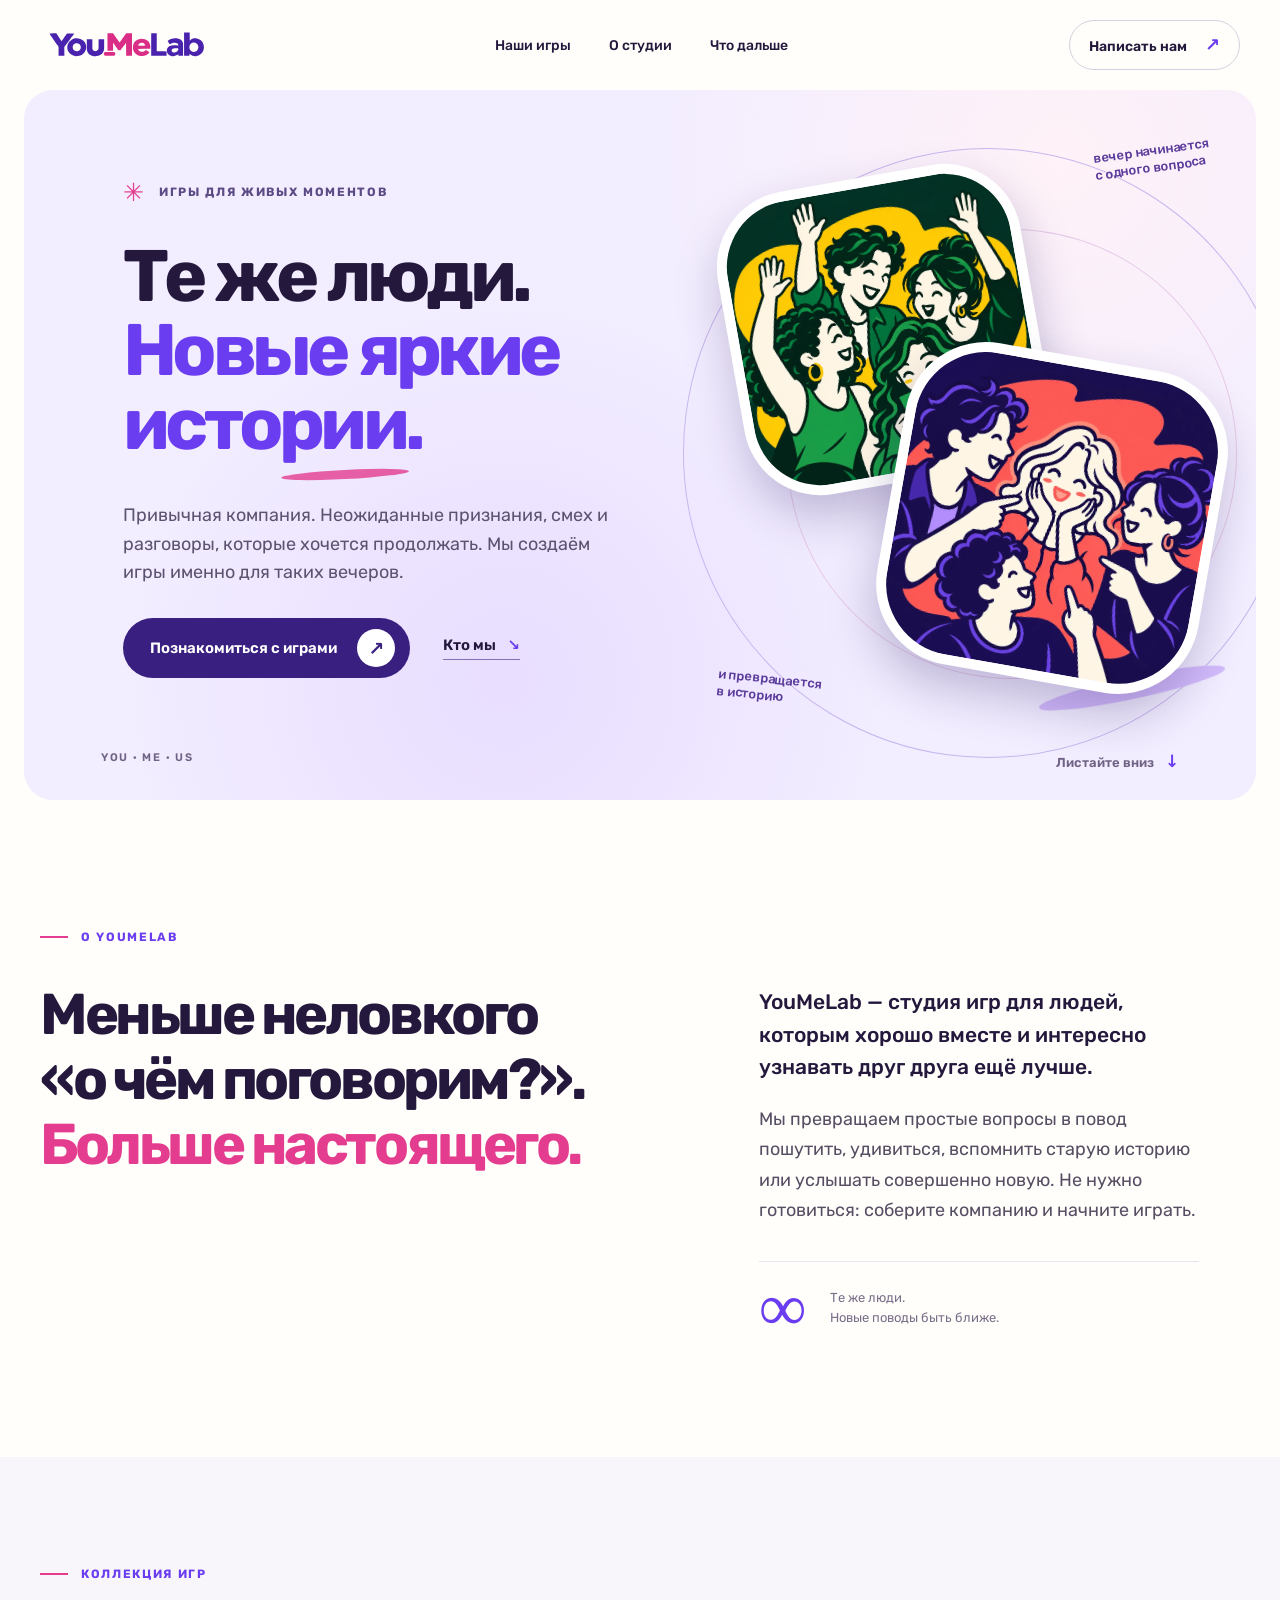
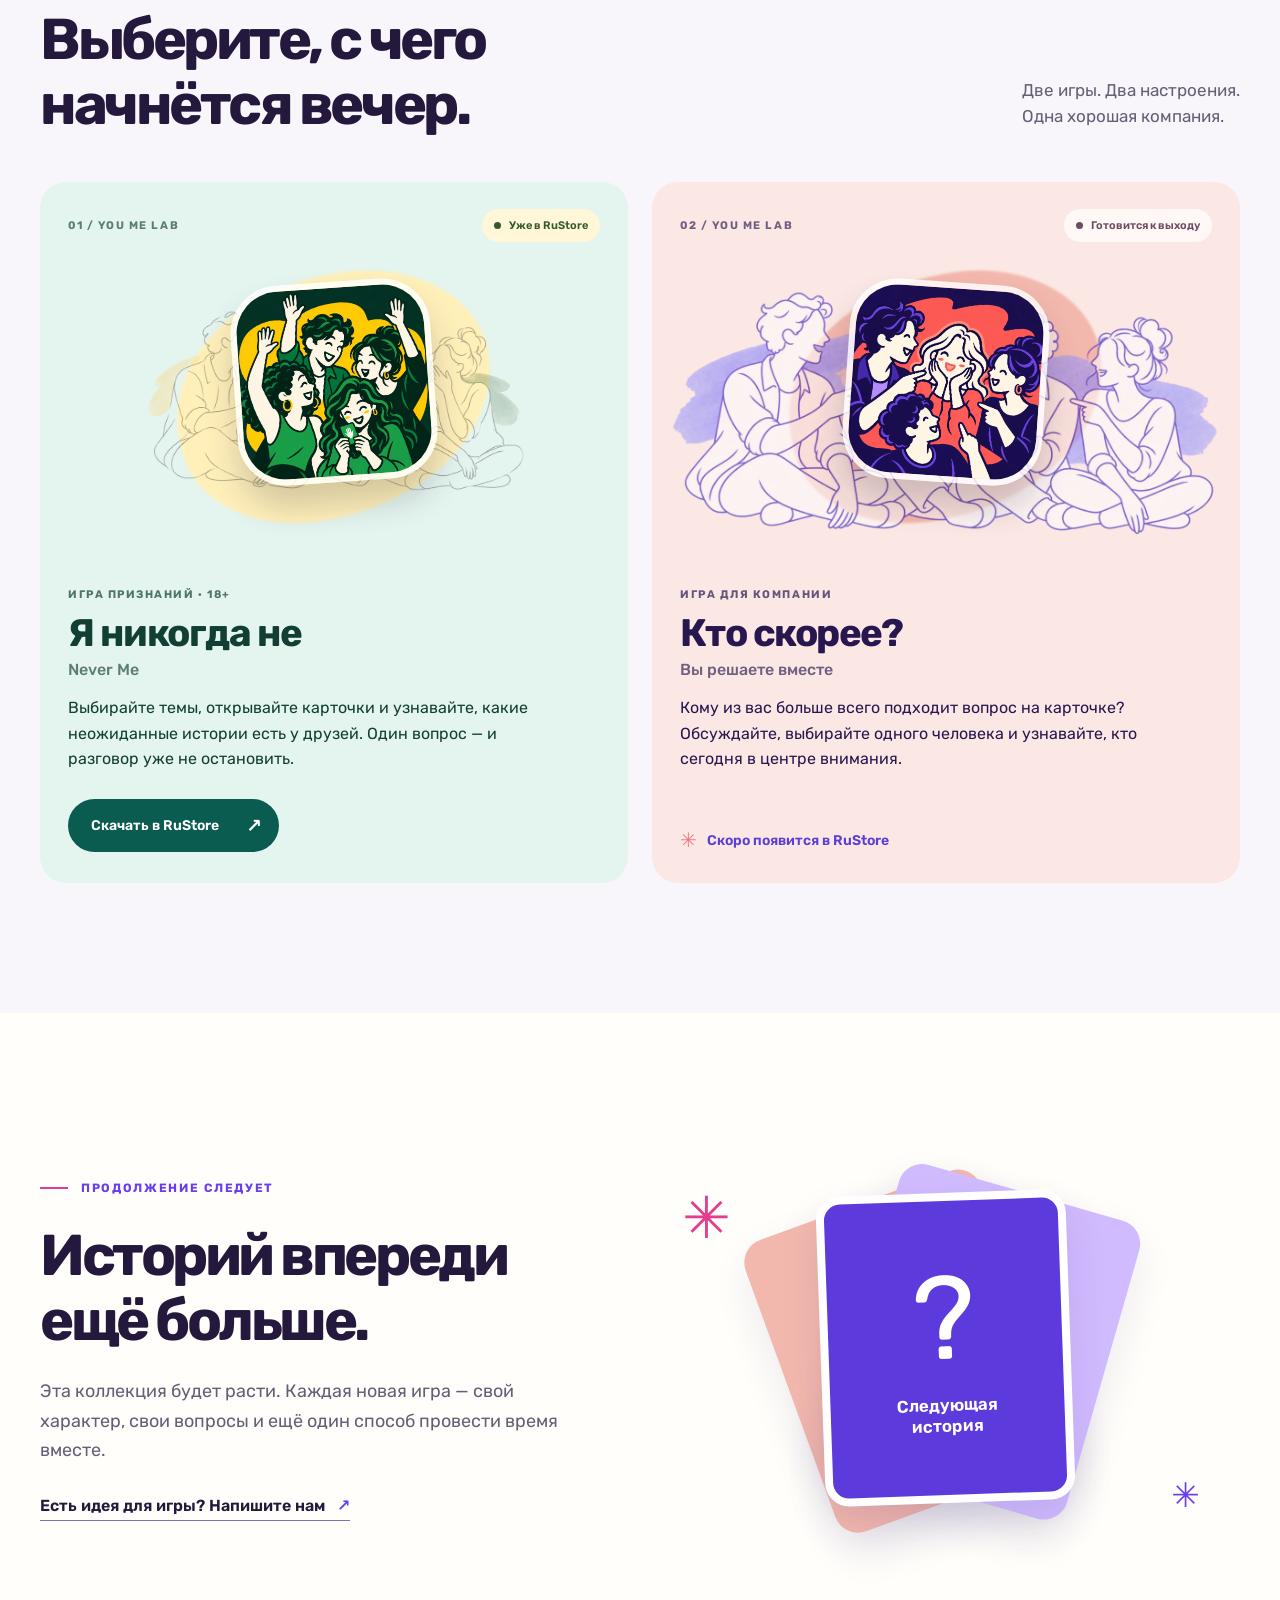
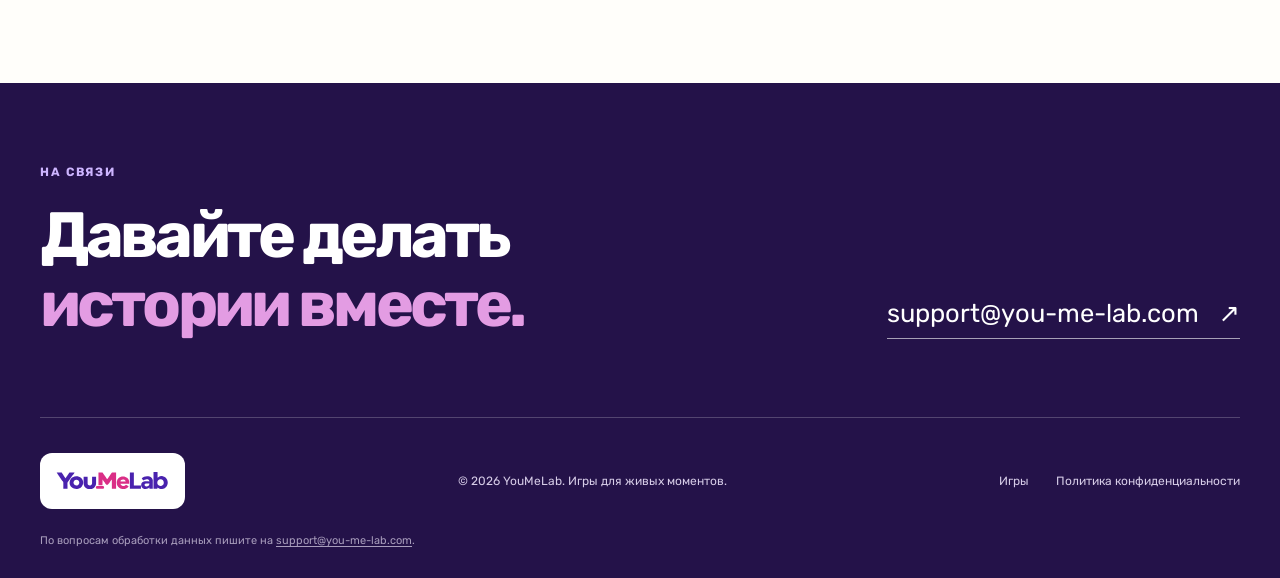
==== commit 64c286e5: "site: link published privacy policy from footer" ====
--- a/index.html
+++ b/index.html
@@ -132,7 +132,7 @@
       <div class="footer-bottom">
         <a class="footer-brand" href="#top" aria-label="YouMeLab — наверх"><img src="assets/logo.svg" width="144" height="48" alt="YouMeLab"></a>
         <p>© <span id="year">2026</span> YouMeLab. Игры для живых моментов.</p>
-        <div class="footer-links"><a href="#games">Игры</a><span class="privacy-pending">Политика конфиденциальности — готовится</span></div>
+        <div class="footer-links"><a href="#games">Игры</a><a href="/privacy/">Политика конфиденциальности</a></div>
       </div>
       <p class="privacy-note">По вопросам обработки данных пишите на <a href="mailto:support@you-me-lab.com">support@you-me-lab.com</a>.</p>
     </div>
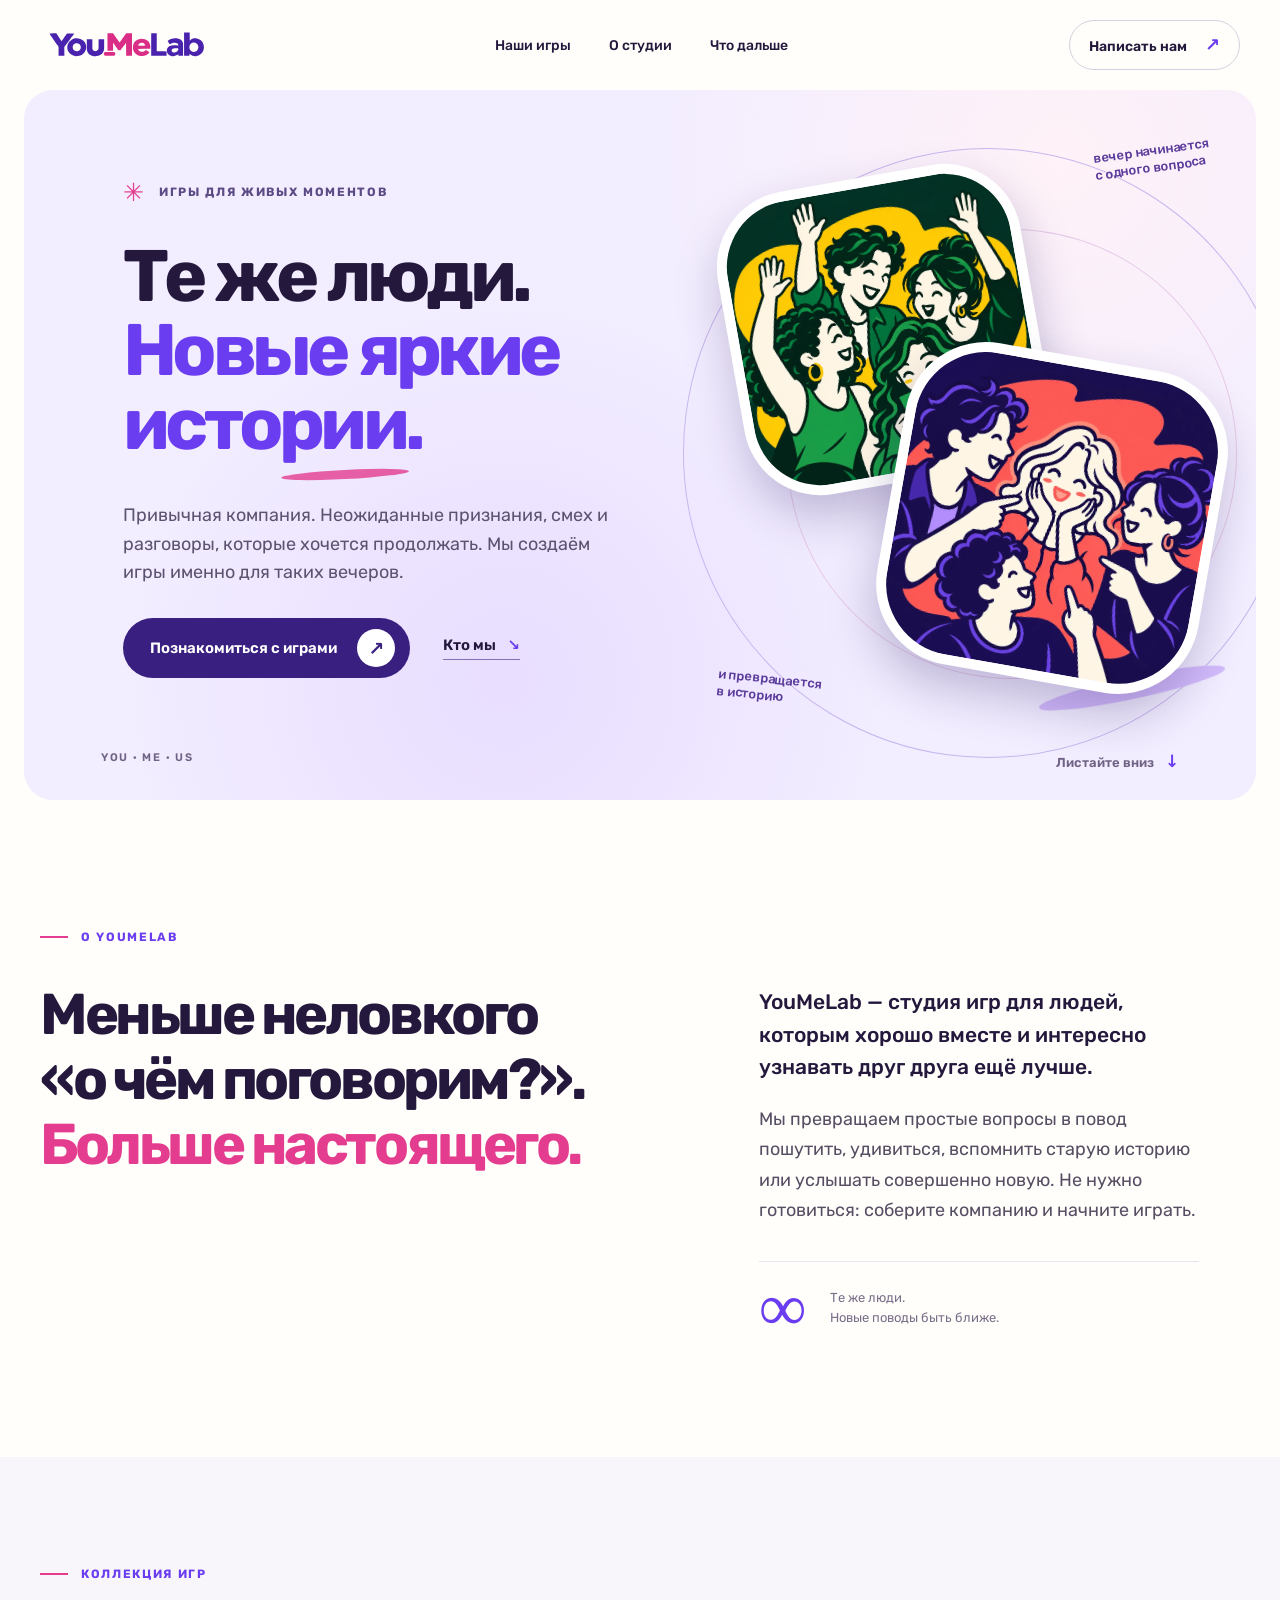
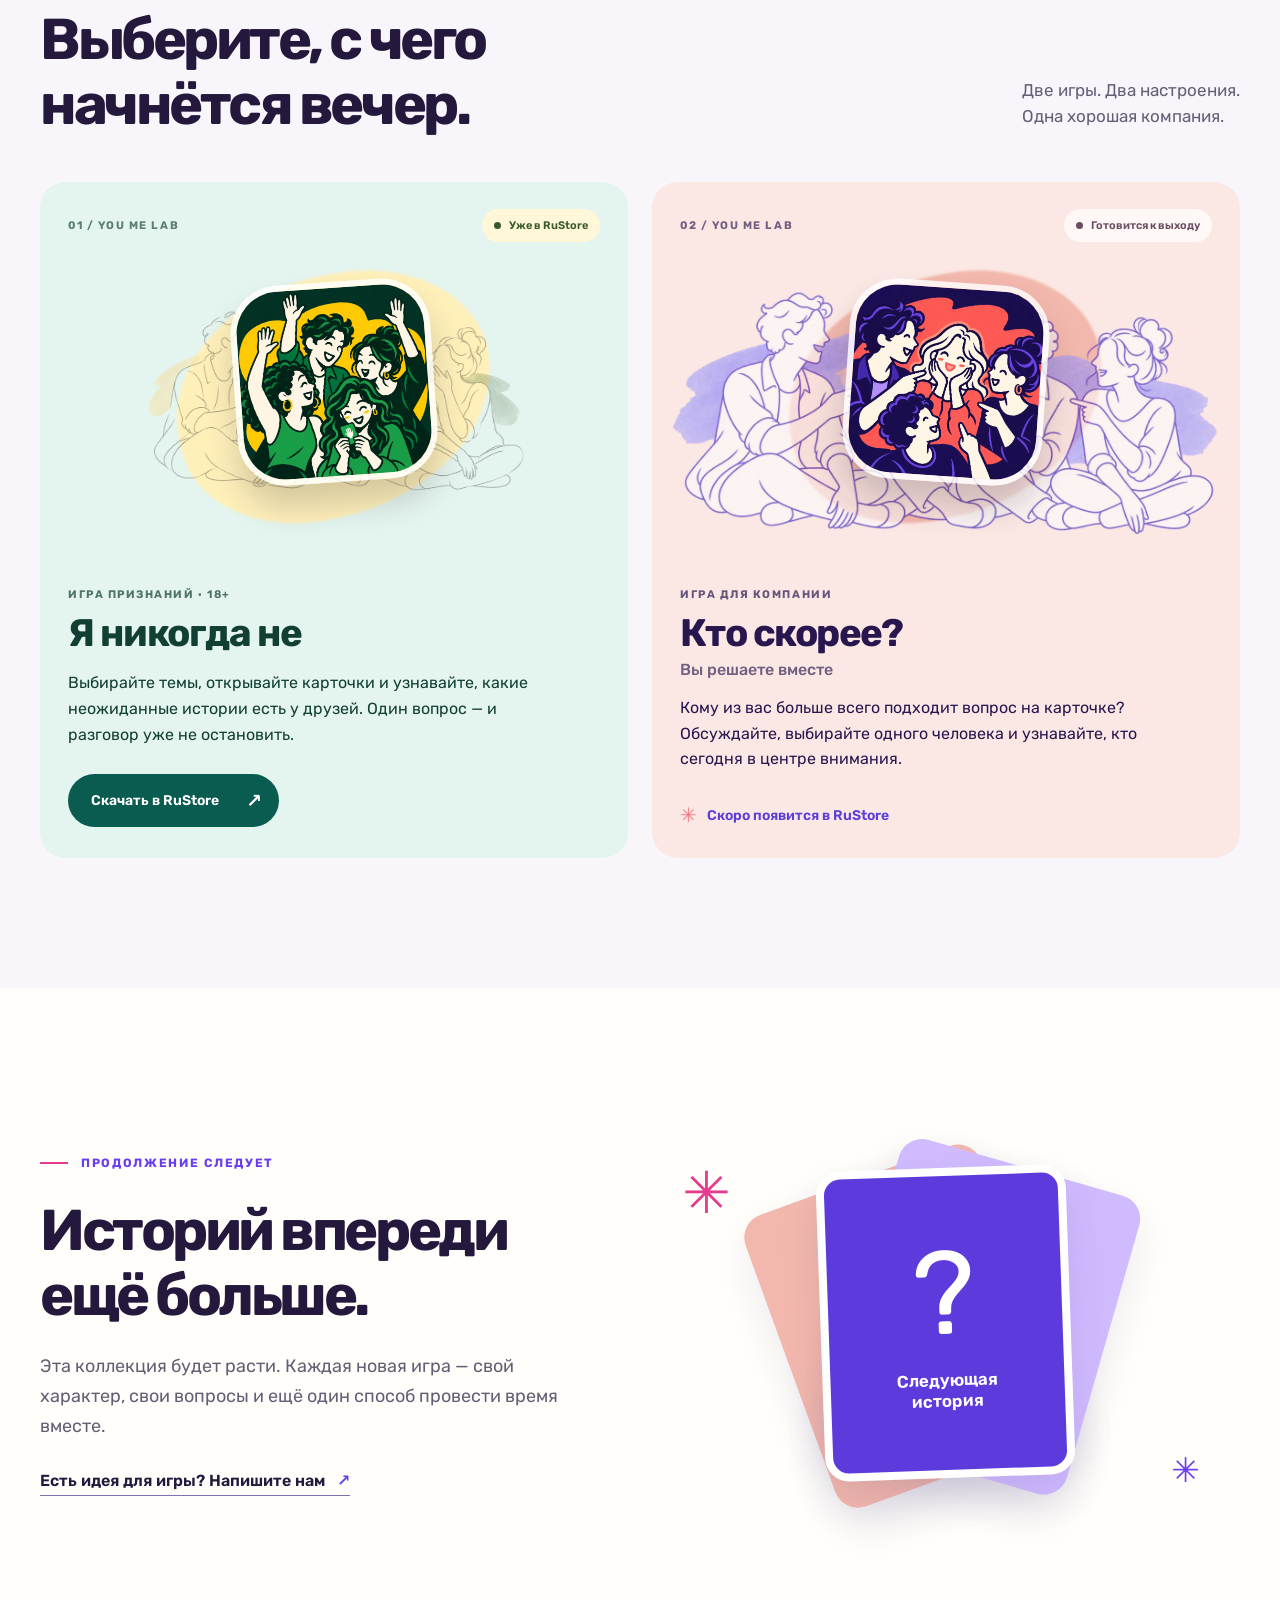
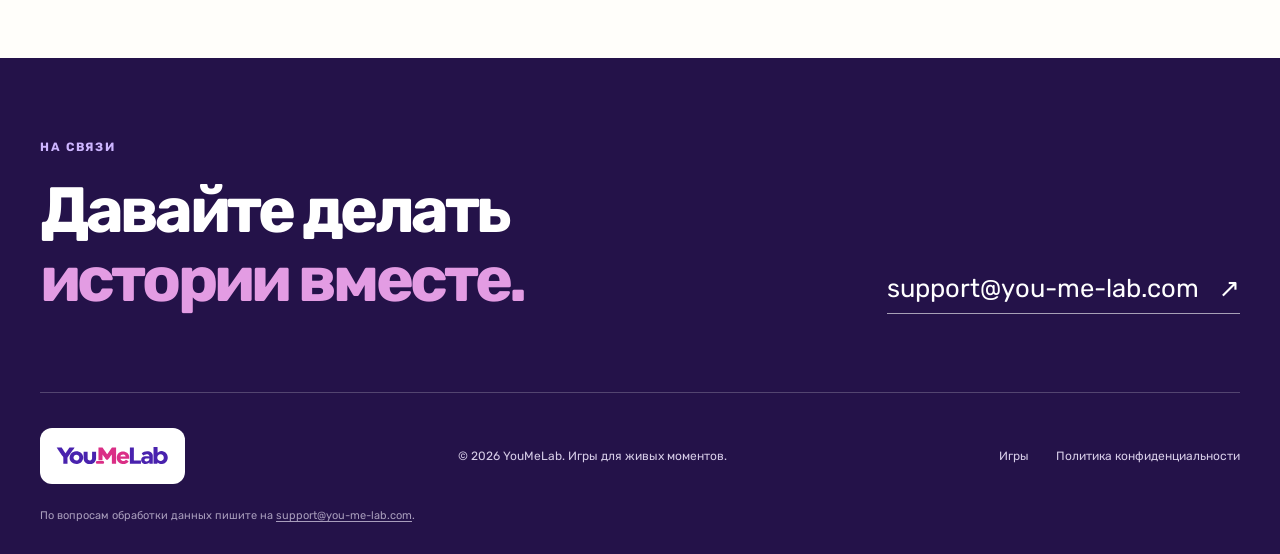
==== commit a4178b14: "Use Russian Я никогда не title across website and privacy policy" ====
--- a/index.html
+++ b/index.html
@@ -4,15 +4,29 @@
   <meta charset="utf-8">
   <meta name="viewport" content="width=device-width, initial-scale=1">
   <meta name="theme-color" content="#F9F7FF">
-  <meta name="description" content="YouMeLab создаёт игры, которые помогают друзьям и близким смеяться, разговаривать и узнавать друг друга по-новому. Never Me уже в RuStore.">
+  <meta name="description" content="YouMeLab — студия игр для компании и друзей. «Я никогда не» уже в RuStore, «Кто скорее?» готовится к выходу. Те же люди. Новые яркие истории.">
+  <meta name="robots" content="index, follow, max-image-preview:large">
+  <link rel="canonical" href="https://you-me-lab.com/">
   <meta property="og:type" content="website">
+  <meta property="og:site_name" content="YouMeLab">
   <meta property="og:locale" content="ru_RU">
   <meta property="og:title" content="YouMeLab — Те же люди. Новые яркие истории.">
-  <meta property="og:description" content="Игры для живых моментов вместе. Знакомьтесь с Never Me и «Кто скорее?».">
+  <meta property="og:description" content="Игры для живых моментов вместе. Знакомьтесь с «Я никогда не» и «Кто скорее?».">
   <meta property="og:url" content="https://you-me-lab.com/">
   <meta property="og:image" content="https://you-me-lab.com/assets/og-cover.png">
   <meta name="twitter:card" content="summary_large_image">
-  <title>YouMeLab — Те же люди. Новые яркие истории.</title>
+  <title>YouMeLab — игры для компании и друзей</title>
+  <script type="application/ld+json">
+  {
+    "@context": "https://schema.org",
+    "@type": "WebSite",
+    "name": "YouMeLab",
+    "alternateName": "You Me Lab",
+    "url": "https://you-me-lab.com/",
+    "inLanguage": "ru-RU",
+    "description": "YouMeLab — студия игр для компании и друзей."
+  }
+  </script>
   <link rel="icon" href="assets/favicon.svg" type="image/svg+xml">
   <link rel="apple-touch-icon" href="assets/apple-touch-icon.png">
   <link rel="stylesheet" href="styles.css">
@@ -47,7 +61,7 @@
         <div class="hero-art" aria-label="Иллюстративные иконки двух игр YouMeLab">
           <div class="hero-orbit hero-orbit-one" aria-hidden="true"></div><div class="hero-orbit hero-orbit-two" aria-hidden="true"></div>
           <div class="hero-stroke hero-stroke-top" aria-hidden="true"></div>
-          <figure class="floating-game floating-never"><img src="assets/never-me-icon.webp" width="1254" height="1254" alt="Иконка Never Me: друзья поднимают руки, пока одна девушка читает карточку" fetchpriority="high"></figure>
+          <figure class="floating-game floating-never"><img src="assets/never-me-icon.webp" width="1254" height="1254" alt="Иконка игры «Я никогда не»:  друзья поднимают руки, пока одна девушка читает карточку" fetchpriority="high"></figure>
           <figure class="floating-game floating-kto"><img src="assets/kto-skoree-icon.webp" width="1254" height="1254" alt="Иконка «Кто скорее?»: трое друзей указывают на девушку" fetchpriority="high"></figure>
           <span class="hero-caption hero-caption-one" aria-hidden="true">вечер начинается<br>с одного вопроса</span>
           <span class="hero-caption hero-caption-two" aria-hidden="true">и превращается<br>в историю</span>
@@ -81,13 +95,13 @@
             <div class="game-visual game-visual-never">
               <div class="visual-wash" aria-hidden="true"></div>
               <img class="game-illustration never-illustration" src="assets/never-me-hero.webp" width="1100" height="733" alt="" loading="lazy">
-              <img class="game-icon" src="assets/never-me-icon.webp" width="1254" height="1254" alt="Иконка игры Never Me" loading="lazy">
+              <img class="game-icon" src="assets/never-me-icon.webp" width="1254" height="1254" alt="Иконка игры «Я никогда не»" loading="lazy">
             </div>
             <div class="game-content">
               <p class="game-overline">Игра признаний · 18+</p>
-              <h3 id="never-title">Я никогда не <span>Never Me</span></h3>
+              <h3 id="never-title">Я никогда не</h3>
               <p>Выбирайте темы, открывайте карточки и узнавайте, какие неожиданные истории есть у друзей. Один вопрос — и разговор уже не остановить.</p>
-              <a class="game-link" href="https://www.rustore.ru/catalog/app/com.youmelab.neverme" target="_blank" rel="noopener noreferrer" aria-label="Скачать «Я никогда не — Never Me» в RuStore, откроется в новой вкладке">Скачать в RuStore <span aria-hidden="true">↗</span></a>
+              <a class="game-link" href="https://www.rustore.ru/catalog/app/com.youmelab.neverme" target="_blank" rel="noopener noreferrer" aria-label="Скачать «Я никогда не» в RuStore, откроется в новой вкладке">Скачать в RuStore <span aria-hidden="true">↗</span></a>
             </div>
           </article>
           <article class="game-card game-kto" aria-labelledby="kto-title">
